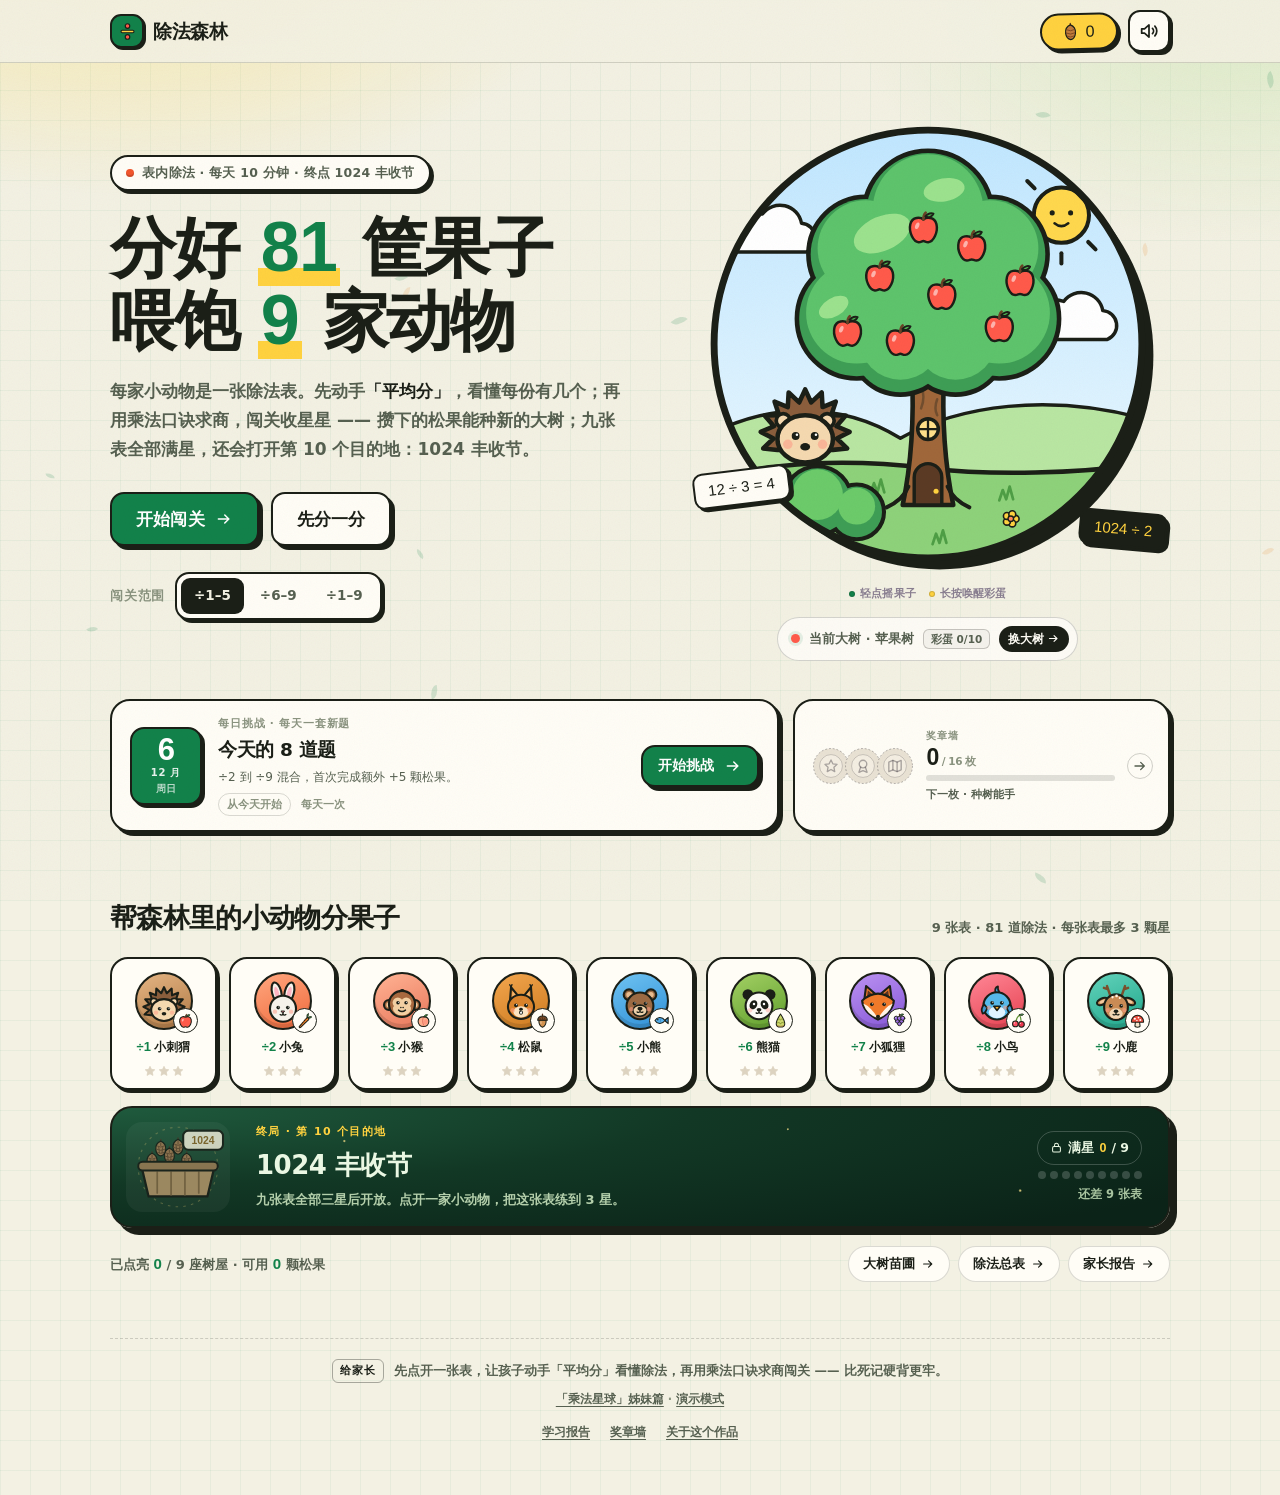
==== division-forest/index.html @ 7d1d82c0 "Add 除法森林 (Division Forest): a forest-themed division game A sibling of 乘法星球 built on the same static" ====
<!DOCTYPE html>
<html lang="zh-CN">
<head>
  <meta charset="UTF-8">
  <meta name="viewport" content="width=device-width, initial-scale=1, viewport-fit=cover">
  <meta name="theme-color" content="#F3F1E3">
  <title>除法森林 · 平均分闯关</title>
  <meta name="description" content="把表内除法变成一场森林冒险：9 家小动物、81 道除法、16 枚奖章，先动手平均分，再用乘法口诀求商，每天一套挑战，终点是把 1024 对半分到 1 的丰收节。">
  <link rel="icon" href="data:image/svg+xml,%3Csvg xmlns='http://www.w3.org/2000/svg' viewBox='0 0 100 100'%3E%3Crect width='100' height='100' rx='26' fill='%2312824A'/%3E%3Crect x='20' y='44' width='60' height='12' rx='6' fill='%23FFD23F' stroke='%231B1F17' stroke-width='4'/%3E%3Ccircle cx='50' cy='25' r='11' fill='%23FF5A4A' stroke='%231B1F17' stroke-width='4'/%3E%3Ccircle cx='50' cy='75' r='11' fill='%23FF5A4A' stroke='%231B1F17' stroke-width='4'/%3E%3C/svg%3E">
  <link rel="stylesheet" href="css/base.css">
  <link rel="stylesheet" href="css/screens.css">
  <link rel="stylesheet" href="css/report.css">
  <link rel="stylesheet" href="css/about.css">
  <link rel="stylesheet" href="css/awards.css">
  <link rel="stylesheet" href="css/egg.css">
  <link rel="stylesheet" href="css/forest.css">
</head>
<body>
  <div class="sky" id="sky" aria-hidden="true"></div>

  <div class="demo-bar" id="demo-bar" role="status">
    <span class="demo-tag">演示模式</span>
    <span class="demo-text">全部 10 棵大树与 1024 丰收节已解锁 · 演示中的操作不会保存</span>
    <a class="demo-exit" href="./">退出演示</a>
  </div>

  <header class="topbar">
    <div class="topbar-inner">
      <a class="brand" href="#home" data-action="home" aria-label="回到除法森林首页">
        <span class="brand-mark" aria-hidden="true">
          <svg viewBox="0 0 24 24">
            <rect x="4.6" y="10.6" width="14.8" height="2.8" rx="1.4" fill="#FFD23F" stroke="#1B1F17" stroke-width="1.3"/>
            <circle cx="12" cy="5.8" r="2.6" fill="#FF5A4A" stroke="#1B1F17" stroke-width="1.3"/>
            <circle cx="12" cy="18.2" r="2.6" fill="#FF5A4A" stroke="#1B1F17" stroke-width="1.3"/>
          </svg>
        </span>
        <span class="brand-name">除法森林</span>
      </a>

      <div class="topbar-tools">
        <button class="star-pill" type="button" data-action="shop" aria-label="可用松果，去大树苗圃看看" title="去大树苗圃">
          <svg viewBox="0 0 24 24" aria-hidden="true">
            <path d="M12 3.6V1.6" fill="none" stroke="#5A361C" stroke-width="1.7" stroke-linecap="round"/>
            <path d="M12 3.4c4.6 1.8 6.6 6.2 6.2 10.6-.5 4.6-3.4 7.4-6.2 8-2.8-.6-5.7-3.4-6.2-8C5.4 9.6 7.4 5.2 12 3.4z"
                  fill="#C27B3A" stroke="#1B1F17" stroke-width="1.5" stroke-linejoin="round"/>
            <path d="M7.6 9.6q4.4 2.6 8.8 0M6.6 13.6q5.4 3 10.8 0M7.8 17.6q4.2 2.4 8.4 0"
                  fill="none" stroke="#7A4520" stroke-width="1.1" stroke-linecap="round"/>
          </svg>
          <span id="cone-total">0</span>
        </button>
        <button class="icon-btn" id="sound-toggle" type="button" data-action="toggle-sound" aria-label="关闭声音" aria-pressed="true">
          <svg class="ico-sound-on" viewBox="0 0 24 24" aria-hidden="true">
            <path d="M4 9.6h3.1L12 5.4v13.2L7.1 14.4H4z" fill="none" stroke="currentColor" stroke-width="1.9" stroke-linejoin="round"/>
            <path d="M15.8 9.2a4 4 0 0 1 0 5.6M18.4 6.6a8 8 0 0 1 0 10.8" fill="none" stroke="currentColor" stroke-width="1.9" stroke-linecap="round"/>
          </svg>
          <svg class="ico-sound-off" viewBox="0 0 24 24" aria-hidden="true">
            <path d="M4 9.6h3.1L12 5.4v13.2L7.1 14.4H4z" fill="none" stroke="currentColor" stroke-width="1.9" stroke-linejoin="round"/>
            <path d="M15.6 9.6l5 4.8M20.6 9.6l-5 4.8" fill="none" stroke="currentColor" stroke-width="1.9" stroke-linecap="round"/>
          </svg>
        </button>
      </div>
    </div>
  </header>

  <div class="app">

    <main id="view" class="view" tabindex="-1"></main>

    <footer class="site-foot">
      <span class="foot-tag">给家长</span>
      <span>先点开一张表，让孩子动手「平均分」看懂除法，再用乘法口诀求商闯关 —— 比死记硬背更牢。</span>
      <span class="foot-meta"><a class="foot-demo" href="../multiplication-planet/">「乘法星球」姊妹篇</a> · <a class="foot-demo" href="?demo=1">演示模式</a></span>
      <span class="foot-nav">
        <button type="button" class="foot-link" data-action="report">学习报告</button>
        <button type="button" class="foot-link" data-action="awards">奖章墙</button>
        <button type="button" class="foot-link" data-action="about">关于这个作品</button>
      </span>
    </footer>
  </div>

  <div id="celebrate" class="celebrate" aria-hidden="true"></div>
  <div id="toast" class="toast" role="status" aria-live="polite"></div>

  <noscript>
    <p style="text-align:center;padding:24px;font-weight:700;">这个游戏需要开启 JavaScript 才能玩哦。</p>
  </noscript>

  <script src="js/data/core.js"></script>
  <script src="js/data/store-migrate.js"></script>
  <script src="js/data/store.js"></script>
  <script src="js/data/store-demo.js"></script>
  <script src="js/data/store-quiz.js"></script>
  <script src="js/data/stats-text.js"></script>
  <script src="js/data/stats.js"></script>
  <script src="js/base/audio.js"></script>
  <script src="js/base/ui.js"></script>
  <script src="js/forest/art.js"></script>
  <script src="js/forest/tree.js"></script>
  <script src="js/screens/skins.js"></script>
  <script src="js/forest/egg.js"></script>
  <script src="js/screens/skins-view.js"></script>
  <script src="js/screens/home.js"></script>
  <script src="js/screens/learn.js"></script>
  <script src="js/screens/speak.js"></script>
  <script src="js/screens/quiz.js"></script>
  <script src="js/screens/play.js"></script>
  <script src="js/panels/harvest.js"></script>
  <script src="js/panels/report-view.js"></script>
  <script src="js/panels/report.js"></script>
  <script src="js/panels/about-view.js"></script>
  <script src="js/panels/about.js"></script>
  <script src="js/data/daily.js"></script>
  <script src="js/panels/awards-list.js"></script>
  <script src="js/panels/awards.js"></script>
  <script src="js/screens/awards-view.js"></script>
  <script src="js/app.js"></script>
  <script src="js/app-actions.js"></script>
</body>
</html>
---- division-forest/css/base.css ----
/* ============================================================
   除法森林 · 基础层
   设计语言：练习本纸感 + 印刷拼贴 + 硬边投影
   ============================================================ */

:root {
  --paper: #f3f1e3;
  --card: #fffdf6;
  --ink: #1b1f17;
  --ink-2: #566050;
  --ink-3: #8a937f;
  --brand: #12824a;
  --brand-deep: #0b6337;
  --red: #f2552c;
  --yellow: #ffd23f;
  --mint: #13b38a;
  --tint: #cfe8b8;
  --sand: #e6e1cc;

  --bd: 2px solid var(--ink);
  --bd-soft: 1.5px solid rgba(27, 31, 23, 0.16);
  --sh-sm: 3px 3px 0 var(--ink);
  --sh: 4px 4px 0 var(--ink);
  --sh-lg: 7px 7px 0 var(--ink);

  --r-xl: 28px;
  --r-lg: 20px;
  --r-md: 14px;
  --r-sm: 10px;

  --font: "PingFang SC", "Hiragino Sans GB", "Microsoft YaHei", "Noto Sans SC", system-ui, -apple-system, sans-serif;
  --font-num: "Arial Black", "Archivo Black", "Helvetica Neue", Impact, sans-serif;

  --ease: cubic-bezier(0.2, 0.8, 0.3, 1);
}

*,
*::before,
*::after {
  box-sizing: border-box;
}

html {
  -webkit-text-size-adjust: 100%;
}

body {
  margin: 0;
  min-height: 100vh;
  color: var(--ink);
  font-family: var(--font);
  font-size: 16px;
  font-weight: 500;
  line-height: 1.6;
  background-color: var(--paper);
  background-image:
    linear-gradient(to right, rgba(18, 130, 74, 0.055) 1px, transparent 1px),
    linear-gradient(to bottom, rgba(18, 130, 74, 0.055) 1px, transparent 1px);
  background-size: 30px 30px;
  overflow-x: hidden;
}

@supports (overflow-x: clip) {
  body {
    overflow-x: clip;
  }
}

/* 纸面上的暖色光晕 */
body::before {
  content: "";
  position: fixed;
  inset: 0;
  z-index: 0;
  pointer-events: none;
  background:
    radial-gradient(780px 460px at 10% -10%, rgba(255, 214, 46, 0.34), transparent 62%),
    radial-gradient(700px 420px at 98% 0%, rgba(196, 228, 170, 0.5), transparent 58%);
}

/* 印刷颗粒 */
body::after {
  content: "";
  position: fixed;
  inset: 0;
  z-index: 99;
  pointer-events: none;
  opacity: 0.05;
  mix-blend-mode: multiply;
  background-image: url("data:image/svg+xml,%3Csvg xmlns='http://www.w3.org/2000/svg' width='180' height='180'%3E%3Cfilter id='n'%3E%3CfeTurbulence type='fractalNoise' baseFrequency='0.82' numOctaves='3'/%3E%3C/filter%3E%3Crect width='180' height='180' filter='url(%23n)'/%3E%3C/svg%3E");
  background-size: 180px 180px;
}

button {
  font: inherit;
  color: inherit;
  -webkit-tap-highlight-color: transparent;
}

h1,
h2,
h3,
h4,
p {
  margin-top: 0;
}

a {
  color: inherit;
}

svg {
  display: block;
}

::selection {
  background: var(--yellow);
  color: var(--ink);
}

:focus-visible {
  outline: 3px solid var(--brand);
  outline-offset: 3px;
}

.view {
  outline: none;
}

/* ---------- 背景小叶子 ---------- */

.sky {
  position: fixed;
  inset: 0;
  z-index: 0;
  overflow: hidden;
  pointer-events: none;
}

.sky .spark {
  position: absolute;
  background: var(--brand);
  opacity: 0.16;
  border-radius: 0 100% 0 100%;
  transform: rotate(var(--tilt, 30deg));
  animation: twinkle 5s ease-in-out infinite;
}

.sky .spark.is-warm {
  background: #e58a2c;
}

/* ---------- 骨架 ---------- */

.app {
  position: relative;
  z-index: 1;
  width: min(1140px, 100%);
  margin: 0 auto;
  padding: 0 clamp(16px, 4vw, 40px) 48px;
}

.topbar {
  position: sticky;
  top: 0;
  z-index: 30;
  background: rgba(243, 241, 227, 0.9);
  -webkit-backdrop-filter: blur(10px);
  backdrop-filter: blur(10px);
  border-bottom: var(--bd-soft);
}

.topbar-inner {
  display: flex;
  align-items: center;
  justify-content: space-between;
  gap: 16px;
  width: min(1140px, 100%);
  margin: 0 auto;
  padding: 10px clamp(16px, 4vw, 40px);
}

.brand {
  display: inline-flex;
  align-items: center;
  gap: 9px;
  padding: 3px 8px 3px 0;
  border-radius: var(--r-md);
  font-size: 19px;
  font-weight: 900;
  letter-spacing: -0.02em;
  text-decoration: none;
}

.brand-mark {
  display: grid;
  place-items: center;
  width: 34px;
  height: 34px;
  border: var(--bd);
  border-radius: 11px;
  background: var(--brand);
  box-shadow: 2px 2px 0 var(--ink);
  transition: transform 0.24s var(--ease);
}

.brand-mark svg {
  width: 21px;
  height: 21px;
}

.brand:hover .brand-mark {
  transform: rotate(-10deg) translateY(-1px);
}

.topbar-tools {
  display: flex;
  align-items: center;
  gap: 10px;
}

.star-pill {
  display: inline-flex;
  align-items: center;
  gap: 6px;
  justify-content: center;
  min-width: 78px;
  padding: 7px 14px 7px 11px;
  border: var(--bd);
  border-radius: 999px;
  background: var(--yellow);
  box-shadow: var(--sh-sm);
  font-family: var(--font-num);
  font-size: 16px;
  line-height: 1;
  color: var(--ink);
  transform: rotate(-1.5deg);
  cursor: pointer;
  transition: transform 0.14s var(--ease), box-shadow 0.14s var(--ease);
}

.star-pill:hover {
  transform: rotate(-1.5deg) translate(-1px, -2px);
  box-shadow: 5px 5px 0 var(--ink);
}

.star-pill:active {
  transform: rotate(-1.5deg) translate(2px, 2px);
  box-shadow: 1px 1px 0 var(--ink);
}

.star-pill svg {
  width: 19px;
  height: 19px;
}

.star-pill .bump {
  animation: bump 0.42s var(--ease);
}

.icon-btn {
  display: grid;
  place-items: center;
  width: 42px;
  height: 42px;
  padding: 0;
  border: var(--bd);
  border-radius: 12px;
  background: var(--card);
  box-shadow: var(--sh-sm);
  cursor: pointer;
  transition: transform 0.12s ease, box-shadow 0.12s ease;
}

.icon-btn svg {
  width: 22px;
  height: 22px;
}

.icon-btn:hover {
  transform: translate(-1px, -1px);
  box-shadow: 4px 4px 0 var(--ink);
}

.icon-btn:active {
  transform: translate(3px, 3px);
  box-shadow: 0 0 0 var(--ink);
}

.icon-btn .ico-sound-off {
  display: none;
}

.icon-btn.is-muted .ico-sound-on {
  display: none;
}

.icon-btn.is-muted .ico-sound-off {
  display: block;
}

/* ---------- 按钮 ---------- */

.btn {
  display: inline-flex;
  align-items: center;
  justify-content: center;
  gap: 10px;
  min-height: 54px;
  padding: 0 24px;
  border: var(--bd);
  border-radius: var(--r-md);
  background: var(--card);
  box-shadow: var(--sh);
  font-size: 17px;
  font-weight: 900;
  letter-spacing: 0.01em;
  text-decoration: none;
  cursor: pointer;
  transition: transform 0.13s var(--ease), box-shadow 0.13s var(--ease);
}

.btn:hover {
  transform: translate(-1px, -2px);
  box-shadow: 6px 6px 0 var(--ink);
}

.btn:active {
  transform: translate(3px, 3px);
  box-shadow: 1px 1px 0 var(--ink);
}

.btn:disabled {
  cursor: default;
  opacity: 0.5;
  box-shadow: var(--sh-sm);
}

.btn:disabled:hover,
.btn:disabled:active {
  transform: none;
  box-shadow: var(--sh-sm);
}

.btn-primary {
  background: var(--brand);
  color: #fff;
}

.btn-accent {
  background: var(--yellow);
  color: var(--ink);
}

.btn-sm {
  min-height: 46px;
  padding: 0 18px;
  border-radius: 12px;
  font-size: 15px;
  box-shadow: var(--sh-sm);
}

.btn-sm:hover {
  box-shadow: 5px 5px 0 var(--ink);
}

.btn svg {
  width: 18px;
  height: 18px;
  flex: 0 0 auto;
}

/* ---------- 胶囊 / 分段控件 ---------- */

.eyebrow {
  display: inline-flex;
  align-items: center;
  gap: 8px;
  padding: 6px 14px;
  border: var(--bd);
  border-radius: 999px;
  background: var(--card);
  box-shadow: var(--sh-sm);
  font-size: 12.5px;
  font-weight: 800;
  letter-spacing: 0.02em;
  color: var(--ink-2);
}

.eyebrow .dot {
  width: 8px;
  height: 8px;
  border-radius: 50%;
  background: var(--red);
}

.scope-row {
  display: flex;
  flex-wrap: wrap;
  align-items: center;
  gap: 10px;
  margin-top: 26px;
}

.scope-label {
  font-size: 12.5px;
  font-weight: 800;
  letter-spacing: 0.06em;
  color: var(--ink-3);
}

.scope {
  display: inline-flex;
  gap: 3px;
  padding: 4px;
  border: var(--bd);
  border-radius: 14px;
  background: var(--card);
  box-shadow: var(--sh-sm);
}

.scope-btn {
  padding: 7px 13px;
  border: 0;
  border-radius: 9px;
  background: transparent;
  font-size: 13.5px;
  font-weight: 800;
  color: var(--ink-2);
  cursor: pointer;
  transition: background 0.14s ease, color 0.14s ease;
}

.scope-btn:hover {
  color: var(--ink);
  background: rgba(27, 31, 23, 0.06);
}

.scope-btn.is-active {
  background: var(--ink);
  color: var(--paper);
}

/* ---------- 返回按钮 ---------- */

.back-btn {
  display: inline-flex;
  align-items: center;
  gap: 7px;
  padding: 8px 14px;
  border: var(--bd-soft);
  border-radius: 11px;
  background: var(--card);
  font-size: 13.5px;
  font-weight: 800;
  color: var(--ink-2);
  cursor: pointer;
  transition: transform 0.13s ease, border-color 0.13s ease, color 0.13s ease;
}

.back-btn:hover {
  transform: translateY(-1px);
  border-color: var(--ink);
  color: var(--ink);
}

.back-btn svg {
  width: 15px;
  height: 15px;
}

/* ---------- 页脚 ---------- */

.site-foot {
  margin-top: 56px;
  padding-top: 20px;
  border-top: 1px dashed rgba(27, 31, 23, 0.18);
  font-size: 12.5px;
  line-height: 1.8;
  font-weight: 600;
  color: var(--ink-2);
  text-align: center;
}

.foot-tag {
  display: inline-block;
  margin-right: 6px;
  padding: 1px 7px;
  border: 1.5px solid rgba(27, 31, 23, 0.35);
  border-radius: 6px;
  font-size: 11px;
  font-weight: 800;
  letter-spacing: 0.08em;
  color: var(--ink);
  vertical-align: 1px;
}

.foot-nav {
  display: flex;
  justify-content: center;
  gap: 16px;
  margin-top: 10px;
}

.foot-link {
  padding: 3px 2px;
  border: 0;
  background: none;
  font-size: 12px;
  font-weight: 800;
  color: var(--ink-2);
  text-decoration: underline;
  text-underline-offset: 3px;
  cursor: pointer;
}

.foot-link:hover {
  color: var(--brand);
}

/* ---------- 提示与撒花 ---------- */

.toast {
  position: fixed;
  left: 50%;
  bottom: 28px;
  z-index: 60;
  max-width: min(90vw, 520px);
  padding: 11px 20px;
  border: var(--bd);
  border-radius: 12px;
  background: var(--ink);
  box-shadow: 4px 4px 0 rgba(255, 214, 46, 0.9);
  color: var(--paper);
  font-size: 13.5px;
  font-weight: 800;
  text-align: center;
  opacity: 0;
  pointer-events: none;
  transform: translate(-50%, 16px);
  transition: opacity 0.22s ease, transform 0.22s var(--ease);
}

.toast.show {
  opacity: 1;
  transform: translate(-50%, 0);
}

.celebrate {
  position: fixed;
  inset: 0;
  z-index: 50;
  overflow: hidden;
  pointer-events: none;
}

.confetti-piece {
  position: absolute;
  top: -24px;
  width: 10px;
  height: 16px;
  border-radius: 2px;
  opacity: 0.95;
  animation: confettiFall linear forwards;
}

/* ---------- 通用动画 ---------- */

.screen {
  animation: rise 0.42s var(--ease) both;
}

@keyframes rise {
  from {
    opacity: 0;
    transform: translateY(14px);
  }
  to {
    opacity: 1;
    transform: none;
  }
}

@keyframes twinkle {
  0%, 100% {
    opacity: 0.1;
    transform: scale(0.9) rotate(0deg);
  }
  50% {
    opacity: 0.4;
    transform: scale(1.2) rotate(16deg);
  }
}

@keyframes bump {
  0% { transform: rotate(-1.5deg) scale(1); }
  40% { transform: rotate(-1.5deg) scale(1.18); }
  100% { transform: rotate(-1.5deg) scale(1); }
}

@keyframes dotIn {
  from {
    opacity: 0;
    transform: scale(0.2);
  }
  to {
    opacity: 1;
    transform: scale(1);
  }
}

@keyframes float {
  0%, 100% { transform: translateY(0); }
  50% { transform: translateY(-10px); }
}

@keyframes shake {
  0%, 100% { transform: translateX(0); }
  20% { transform: translateX(-7px); }
  40% { transform: translateX(6px); }
  60% { transform: translateX(-4px); }
  80% { transform: translateX(3px); }
}

@keyframes confettiFall {
  0% {
    transform: translate3d(0, 0, 0) rotate(0deg);
    opacity: 1;
  }
  100% {
    transform: translate3d(var(--dx, 0px), 106vh, 0) rotate(var(--spin, 680deg));
    opacity: 0.9;
  }
}

@keyframes starPop {
  0% {
    opacity: 0;
    transform: scale(0.3) rotate(-20deg);
  }
  70% {
    opacity: 1;
    transform: scale(1.14) rotate(4deg);
  }
  100% {
    opacity: 1;
    transform: scale(1) rotate(0deg);
  }
}

@media (prefers-reduced-motion: reduce) {
  *,
  *::before,
  *::after {
    animation-duration: 0.001ms !important;
    animation-iteration-count: 1 !important;
    transition-duration: 0.001ms !important;
  }

  .sky .spark {
    animation: none !important;
  }

  /* 减少动效时，结算星星应当一次全部出现，不能再等延迟 */
  .result-stars svg {
    animation: none !important;
  }
}
---- division-forest/css/screens.css ----
/* ============================================================
   除法森林 · 页面层
   ============================================================ */

/* ---------- 首页 · 主视觉 ---------- */

.hero {
  display: grid;
  grid-template-columns: minmax(0, 1.04fr) minmax(0, 0.96fr);
  align-items: center;
  gap: clamp(18px, 4vw, 56px);
  padding: clamp(20px, 4vw, 52px) 0 4px;
}

.hero-title {
  margin: 20px 0 20px;
  font-size: clamp(38px, 5.4vw, 66px);
  line-height: 1.04;
  font-weight: 900;
  letter-spacing: -0.035em;
}

.hero-title .line {
  display: block;
}

.hero-title .mark {
  position: relative;
  font-style: normal;
  font-family: var(--font-num);
  font-size: 1.06em;
  letter-spacing: -0.01em;
  color: var(--brand);
  padding: 0 0.04em;
  background: linear-gradient(to top, var(--yellow) 0 0.26em, transparent 0.26em);
}

.hero-lede {
  max-width: 30em;
  margin-bottom: 28px;
  font-size: clamp(15px, 1.5vw, 17px);
  line-height: 1.72;
  font-weight: 600;
  color: var(--ink-2);
}

.hero-lede b {
  color: var(--ink);
  font-weight: 900;
}

.hero-actions {
  display: flex;
  flex-wrap: wrap;
  gap: 12px;
}

.hero-art {
  display: grid;
  justify-items: center;
  gap: 14px;
  min-width: 0;
}

.hero-stage {
  position: relative;
  width: min(100%, 460px);
  aspect-ratio: 1 / 1;
  isolation: isolate;
}

.hero-sticker {
  position: absolute;
  z-index: 3;
  padding: 7px 13px;
  border: 2px solid var(--ink);
  border-radius: 10px;
  background: var(--card);
  box-shadow: 3px 3px 0 var(--ink);
  font-family: var(--font-num);
  font-size: 15px;
  line-height: 1.2;
  white-space: nowrap;
}

.sticker-a {
  left: -1%;
  bottom: 15%;
  transform: rotate(-7deg);
}

.sticker-b {
  right: -2%;
  bottom: 6%;
  transform: rotate(5deg);
  background: var(--ink);
  color: var(--yellow);
}

.skin-chip {
  display: inline-flex;
  align-items: center;
  gap: 9px;
  padding: 8px 8px 8px 13px;
  border: 1.5px solid rgba(27, 31, 23, 0.18);
  border-radius: 999px;
  background: rgba(255, 253, 249, 0.82);
  font-size: 12.5px;
  font-weight: 800;
  color: var(--ink-2);
  cursor: pointer;
  transition: transform 0.14s var(--ease), border-color 0.14s ease, box-shadow 0.14s ease;
}

.skin-chip:hover {
  border-color: var(--ink);
  box-shadow: 3px 3px 0 rgba(27, 31, 23, 0.16);
  transform: translateY(-2px);
}

.skin-chip-dot {
  width: 9px;
  height: 9px;
  border-radius: 50%;
  background: var(--skin, var(--brand));
  box-shadow: 0 0 0 3px rgba(18, 130, 74, 0.1);
}

.skin-chip-go {
  display: inline-flex;
  align-items: center;
  gap: 3px;
  padding: 4px 9px;
  border-radius: 999px;
  background: var(--ink);
  color: var(--card);
  font-size: 11.5px;
  font-weight: 800;
}

.skin-chip-go svg {
  width: 13px;
  height: 13px;
}

@keyframes spin {
  to { transform: rotate(360deg); }
}

/* ---------- 星球地图 ---------- */

.map-section {
  margin-top: clamp(32px, 5.4vw, 64px);
}

.section-head {
  display: flex;
  flex-wrap: wrap;
  align-items: flex-end;
  justify-content: space-between;
  gap: 6px 18px;
  margin-bottom: 18px;
}

.section-head h2 {
  margin: 0;
  font-size: clamp(21px, 2.5vw, 27px);
  font-weight: 900;
  letter-spacing: -0.025em;
}

.section-head p {
  margin: 0;
  font-size: 13px;
  font-weight: 700;
  color: var(--ink-2);
}

.planet-grid {
  display: grid;
  grid-template-columns: repeat(9, minmax(0, 1fr));
  gap: 12px;
}

.planet-card {
  position: relative;
  display: flex;
  flex-direction: column;
  align-items: center;
  justify-content: center;
  gap: 8px;
  padding: 15px 6px 12px;
  border: var(--bd);
  border-radius: 18px;
  background: var(--card);
  box-shadow: var(--sh-sm);
  cursor: pointer;
  transition: transform 0.14s var(--ease), box-shadow 0.14s var(--ease);
}

.planet-card:hover {
  transform: translate(-2px, -4px);
  box-shadow: 6px 8px 0 var(--ink);
}

.planet-card:active {
  transform: translate(2px, 2px);
  box-shadow: 1px 1px 0 var(--ink);
}

.planet-label {
  font-size: 11.5px;
  font-weight: 800;
  letter-spacing: 0.01em;
}

.planet-stars {
  display: flex;
  gap: 2px;
  color: #ddd3c0;
}

.planet-stars svg {
  width: 12px;
  height: 12px;
}

.planet-stars .on {
  color: var(--yellow);
}

.planet-stars .on path {
  stroke: #b98a00;
  stroke-width: 1.6;
}

.map-foot {
  display: flex;
  flex-wrap: wrap;
  align-items: center;
  justify-content: space-between;
  gap: 10px 16px;
  margin-top: 18px;
  font-size: 13px;
  font-weight: 700;
  color: var(--ink-2);
}

.map-foot b {
  font-family: var(--font-num);
  font-size: 15px;
  color: var(--brand);
}

.link-btn {
  display: inline-flex;
  align-items: center;
  gap: 6px;
  padding: 7px 14px;
  border: var(--bd-soft);
  border-radius: 999px;
  background: var(--card);
  font-size: 12.5px;
  font-weight: 800;
  color: var(--ink);
  cursor: pointer;
  transition: border-color 0.13s ease, transform 0.13s ease;
}

.link-btn:hover {
  border-color: var(--ink);
  transform: translateY(-1px);
}

.link-btn svg {
  width: 14px;
  height: 14px;
}

/* ---------- 学习页 ---------- */

.learn-head {
  display: flex;
  flex-wrap: wrap;
  align-items: center;
  justify-content: space-between;
  gap: 12px;
  margin-bottom: 14px;
}

.learn-progress {
  font-size: 12.5px;
  font-weight: 800;
  color: var(--ink-3);
}

.learn-head-tools {
  display: flex;
  align-items: center;
  gap: 12px;
}

.learn-progress b {
  font-family: var(--font-num);
  font-size: 14px;
  color: var(--ink);
}

.table-tabs {
  display: flex;
  gap: 7px;
  overflow-x: auto;
  padding: 2px 2px 10px;
  margin-bottom: 6px;
  scrollbar-width: none;
}

.table-tabs::-webkit-scrollbar {
  display: none;
}

.table-tab {
  flex: 0 0 auto;
  width: 44px;
  height: 44px;
  padding: 0;
  border: var(--bd);
  border-radius: 12px;
  background: var(--card);
  box-shadow: 3px 3px 0 rgba(27, 31, 23, 0.16);
  font-family: var(--font-num);
  font-size: 17px;
  cursor: pointer;
  transition: transform 0.13s var(--ease), box-shadow 0.13s var(--ease), background 0.13s ease;
}

.table-tab:hover {
  transform: translateY(-2px);
  box-shadow: 4px 5px 0 rgba(27, 31, 23, 0.3);
}

.table-tab.is-active {
  background: var(--brand);
  color: #fff;
  box-shadow: 3px 3px 0 var(--ink);
}

.worksheet {
  display: grid;
  grid-template-columns: minmax(0, 1.06fr) minmax(0, 0.94fr);
  gap: clamp(16px, 3vw, 34px);
  padding: clamp(18px, 3.2vw, 34px);
  border: var(--bd);
  border-radius: var(--r-xl);
  background: var(--card);
  box-shadow: var(--sh-lg);
}

.learn-formula {
  display: flex;
  flex-direction: column;
  align-items: center;
  justify-content: center;
  gap: 4px;
  text-align: center;
}

.formula {
  display: flex;
  flex-wrap: wrap;
  align-items: baseline;
  justify-content: center;
  gap: 0.06em;
  font-family: var(--font-num);
  font-size: clamp(48px, 7vw, 80px);
  line-height: 1.04;
  letter-spacing: -0.03em;
}

.formula .op {
  color: var(--ink-3);
  font-size: 0.62em;
}

.formula .res {
  color: var(--brand);
}

.chant {
  display: inline-block;
  margin: 10px 0 14px;
  padding: 5px 20px 6px;
  border: var(--bd);
  border-radius: 999px;
  background: var(--yellow);
  box-shadow: var(--sh-sm);
  font-size: clamp(18px, 2.2vw, 22px);
  font-weight: 900;
  letter-spacing: 0.18em;
  text-indent: 0.18em;
  transform: rotate(-1.2deg);
}

.speak-btn {
  display: inline-flex;
  align-items: center;
  gap: 8px;
  padding: 9px 18px;
  border: var(--bd);
  border-radius: 999px;
  background: var(--card);
  box-shadow: var(--sh-sm);
  font-size: 14px;
  font-weight: 900;
  cursor: pointer;
  transition: transform 0.13s var(--ease), box-shadow 0.13s var(--ease);
}

.speak-btn svg {
  width: 17px;
  height: 17px;
}

.speak-btn:hover {
  transform: translate(-1px, -2px);
  box-shadow: 4px 5px 0 var(--ink);
}

.speak-btn:active {
  transform: translate(2px, 2px);
  box-shadow: 0 0 0 var(--ink);
}

.learn-hint {
  margin: 12px 0 0;
  font-size: 12px;
  font-weight: 700;
  color: var(--ink-3);
  text-align: center;
}

.learn-visual {
  display: flex;
  flex-direction: column;
  align-items: center;
  justify-content: center;
  gap: 10px;
}

.dots-panel {
  display: grid;
  place-items: center;
  width: min(100%, calc(var(--dots-w, 300px) + 36px));
  max-width: 100%;
  padding: 22px 16px;
  border: 2px dashed #d7ccb6;
  border-radius: 18px;
  background: #fbf7ee;
}

.dots-panel > [data-big="dots"] {
  width: 100%;
}

.dots {
  display: grid;
  width: 100%;
  grid-template-columns: repeat(var(--cols, 9), minmax(0, 1fr));
  justify-content: center;
}

.dot {
  aspect-ratio: 1;
  border-radius: 50%;
  box-shadow: inset 0 -2px 0 rgba(0, 0, 0, 0.14);
  animation: dotIn 0.3s var(--ease) both;
}

.dots-caption {
  margin: 0;
  font-size: 12.5px;
  font-weight: 800;
  color: var(--ink-2);
  text-align: center;
}

.dots-caption b {
  font-family: var(--font-num);
  font-size: 14px;
  color: var(--brand);
}

.learn-strip {
  grid-column: 1 / -1;
  display: grid;
  grid-template-columns: repeat(9, minmax(0, 1fr));
  gap: 8px;
  padding-top: clamp(14px, 2.4vw, 22px);
  border-top: 1px dashed rgba(27, 31, 23, 0.16);
}

.formula-chip {
  display: flex;
  flex-direction: column;
  align-items: center;
  gap: 1px;
  padding: 9px 2px;
  border: 1.5px solid rgba(27, 31, 23, 0.15);
  border-radius: 11px;
  background: var(--card);
  cursor: pointer;
  transition: transform 0.13s var(--ease), background 0.13s ease, border-color 0.13s ease, box-shadow 0.13s ease;
}

.formula-chip span {
  font-size: 10.5px;
  font-weight: 700;
  color: var(--ink-3);
  letter-spacing: 0.02em;
}

.formula-chip b {
  font-family: var(--font-num);
  font-size: 16px;
  line-height: 1.25;
}

.formula-chip:hover {
  transform: translateY(-2px);
  border-color: var(--ink);
}

.formula-chip.is-active {
  background: var(--brand);
  border-color: var(--ink);
  box-shadow: 3px 3px 0 var(--ink);
  color: #fff;
}

.formula-chip.is-active span {
  color: rgba(255, 255, 255, 0.72);
}

.formula-chip.is-reading {
  background: var(--yellow);
  border-color: var(--ink);
  box-shadow: 3px 3px 0 var(--ink);
  color: var(--ink);
}

.formula-chip.is-reading span {
  color: rgba(27, 31, 23, 0.62);
}

.learn-actions {
  grid-column: 1 / -1;
  display: flex;
  flex-wrap: wrap;
  justify-content: center;
  gap: 12px;
}

/* ---------- 整张除法表 ---------- */

.grid-head {
  display: flex;
  flex-wrap: wrap;
  align-items: flex-end;
  justify-content: space-between;
  gap: 10px 18px;
  margin-bottom: 16px;
}

.grid-head h1 {
  margin: 0 0 4px;
  font-size: clamp(25px, 3.4vw, 34px);
  font-weight: 900;
  letter-spacing: -0.03em;
}

.grid-head p {
  margin: 0;
  font-size: 13px;
  font-weight: 700;
  color: var(--ink-2);
}

.grid-legend {
  display: inline-flex;
  align-items: center;
  gap: 8px;
  padding: 7px 14px;
  border: var(--bd-soft);
  border-radius: 999px;
  background: var(--card);
  font-size: 12px;
  font-weight: 800;
  color: var(--ink-2);
}

.grid-legend i {
  width: 9px;
  height: 9px;
  border-radius: 50%;
  background: var(--brand);
}

.grid-scroll {
  overflow-x: auto;
  padding: 6px 4px 12px;
  -webkit-overflow-scrolling: touch;
}

.tbl {
  width: 100%;
  min-width: 560px;
  table-layout: fixed;
  border-collapse: separate;
  border-spacing: 6px;
}

.tbl th {
  padding: 2px;
  font-size: 12px;
  font-weight: 900;
  color: var(--ink-3);
}

.tbl thead th {
  font-family: var(--font-num);
  font-size: 13px;
  color: var(--ink-2);
}

.tbl thead th:first-child {
  width: 42px;
}

.tbl tbody th {
  position: sticky;
  left: 0;
  z-index: 2;
  border-radius: 9px;
  background: var(--paper);
  font-family: var(--font-num);
  font-size: 14px;
  color: var(--ink);
}

.cell {
  width: 100%;
  min-width: 46px;
  height: 46px;
  padding: 0;
  border: 1.5px solid rgba(27, 31, 23, 0.09);
  border-radius: 10px;
  background: hsl(var(--hue) 88% 95%);
  color: var(--ink);
  font-family: var(--font-num);
  font-size: 15px;
  cursor: pointer;
  transition: transform 0.12s var(--ease), box-shadow 0.12s var(--ease), background 0.12s ease,
    border-color 0.12s ease;
}

.cell:hover {
  transform: translateY(-2px);
  border-color: hsl(var(--hue) 60% 45%);
  box-shadow: 0 3px 0 hsl(var(--hue) 60% 45% / 0.35);
}

.cell.is-lit {
  background: hsl(var(--hue) 82% 56%);
  border-color: var(--ink);
  box-shadow: 3px 3px 0 var(--ink);
  color: #fff;
  transform: translateY(-2px);
}

/* ---------- 闯关 ---------- */

.quiz {
  max-width: 780px;
  margin: 0 auto;
}

.quiz-top {
  display: flex;
  align-items: center;
  gap: 14px;
  margin-bottom: 18px;
}

.segs {
  display: flex;
  flex: 1;
  gap: 5px;
  min-width: 0;
}

.seg {
  flex: 1;
  height: 12px;
  border: 1.5px solid transparent;
  border-radius: 4px;
  background: rgba(27, 31, 23, 0.14);
  transition: background 0.2s ease, border-color 0.2s ease;
}

.seg.is-done {
  background: var(--brand);
  border-color: var(--ink);
}

.seg.is-now {
  background: var(--yellow);
  border-color: var(--ink);
}

.streak-slot {
  flex: 0 0 auto;
  min-width: 52px;
  display: flex;
  justify-content: flex-end;
}

.streak-badge {
  display: inline-flex;
  align-items: center;
  gap: 3px;
  padding: 5px 10px;
  border: var(--bd);
  border-radius: 999px;
  background: var(--yellow);
  box-shadow: var(--sh-sm);
  font-family: var(--font-num);
  font-size: 13px;
  animation: bump 0.3s var(--ease);
  transform: rotate(-2deg);
}

.streak-badge svg {
  width: 14px;
  height: 14px;
}

.quiz-card {
  padding: clamp(18px, 3.2vw, 34px);
  border: var(--bd);
  border-radius: var(--r-xl);
  background: var(--card);
  box-shadow: var(--sh-lg);
}

.quiz-meta {
  display: flex;
  align-items: center;
  justify-content: space-between;
  gap: 12px;
  font-size: 12.5px;
  font-weight: 800;
  color: var(--ink-2);
}

.quiz-tag {
  padding: 4px 10px;
  border: 1.5px solid rgba(27, 31, 23, 0.14);
  border-radius: 999px;
  background: var(--paper);
  font-size: 11.5px;
  color: var(--ink-2);
}

.quiz-meta b {
  font-family: var(--font-num);
  font-size: 13px;
  color: var(--ink);
}

.qline {
  display: flex;
  outline: none;
  flex-wrap: wrap;
  align-items: center;
  justify-content: center;
  gap: 0.04em;
  margin: 24px 0 4px;
  font-family: var(--font-num);
  font-size: clamp(44px, 8.4vw, 78px);
  line-height: 1.06;
  letter-spacing: -0.03em;
}

.qline .op {
  color: var(--ink-3);
  font-size: 0.66em;
}

.qline .unknown {
  display: inline-grid;
  place-items: center;
  min-width: 1.04em;
  padding: 0 0.07em;
  border: 3px dashed var(--ink);
  border-radius: 16px;
  color: var(--ink-3);
  font-size: 0.86em;
  line-height: 1.24;
}

.question-hint {
  margin: 10px 0 0;
  font-size: 12.5px;
  font-weight: 700;
  color: var(--ink-3);
  text-align: center;
}

.opts {
  display: grid;
  grid-template-columns: repeat(2, minmax(0, 1fr));
  gap: 12px;
  margin-top: 24px;
}

.opt {
  position: relative;
  min-height: 92px;
  padding: 8px;
  border: var(--bd);
  border-radius: 16px;
  background: var(--card);
  box-shadow: var(--sh);
  font-family: var(--font-num);
  font-size: clamp(28px, 4.4vw, 38px);
  cursor: pointer;
  transition: transform 0.12s var(--ease), box-shadow 0.12s var(--ease), background 0.12s ease;
}

.opt:hover:not(:disabled) {
  transform: translate(-1px, -3px);
  box-shadow: 5px 7px 0 var(--ink);
}

.opt:active:not(:disabled) {
  transform: translate(2px, 2px);
  box-shadow: 1px 1px 0 var(--ink);
}

.opt:disabled {
  cursor: default;
}

.opt .key {
  position: absolute;
  top: 9px;
  left: 10px;
  display: grid;
  place-items: center;
  width: 20px;
  height: 20px;
  border: 1.5px solid rgba(27, 31, 23, 0.16);
  border-radius: 5px;
  background: var(--paper);
  font-family: var(--font);
  font-size: 10px;
  font-weight: 800;
  color: var(--ink-3);
}

.opt.is-correct {
  border-color: var(--ink);
  background: #d9f7ec;
  box-shadow: 4px 4px 0 var(--mint);
  color: #05705a;
}

.opt.is-correct .key {
  background: var(--mint);
  border-color: var(--ink);
  color: #fff;
}

.opt.is-wrong {
  border-color: var(--ink);
  background: #ffe2da;
  box-shadow: 4px 4px 0 var(--red);
  color: #b32a10;
  animation: shake 0.4s ease;
}

.opt.is-dim {
  opacity: 0.42;
  box-shadow: 2px 2px 0 rgba(27, 31, 23, 0.3);
}

.feedback {
  display: flex;
  flex-direction: column;
  align-items: center;
  gap: 6px;
  margin-top: 16px;
  font-size: 18px;
  font-weight: 900;
  text-align: center;
}

.feedback:empty {
  display: none;
}

.feedback.good {
  color: #05705a;
}

.feedback.bad {
  color: #b32a10;
}

.feedback .tip {
  font-size: 13px;
  font-weight: 700;
  color: var(--ink-2);
}

.feedback .tip b {
  font-size: 15px;
  color: var(--ink);
  letter-spacing: 0.1em;
}

.continue-btn {
  margin-top: 6px;
  padding: 9px 22px;
  border: var(--bd);
  border-radius: 12px;
  background: var(--brand);
  box-shadow: var(--sh-sm);
  color: #fff;
  font-size: 14px;
  font-weight: 900;
  cursor: pointer;
  transition: transform 0.12s var(--ease), box-shadow 0.12s var(--ease);
}

.continue-btn:active {
  transform: translate(2px, 2px);
  box-shadow: 0 0 0 var(--ink);
}

/* ---------- 结果页 ---------- */

.result {
  max-width: 720px;
  margin: 0 auto;
}

.result-card {
  padding: clamp(24px, 4vw, 44px);
  border: var(--bd);
  border-radius: var(--r-xl);
  background: var(--card);
  box-shadow: var(--sh-lg);
  text-align: center;
}

.result-stars {
  display: flex;
  justify-content: center;
  gap: 10px;
  color: #e2d9c8;
}

.result-stars svg {
  width: clamp(48px, 9vw, 64px);
  height: clamp(48px, 9vw, 64px);
}

.result-stars .is-on {
  color: var(--yellow);
  animation: starPop 0.6s cubic-bezier(0.2, 1.5, 0.4, 1) both;
}

.result-stars svg:nth-child(2) {
  animation-delay: 0.14s;
}

.result-stars svg:nth-child(3) {
  animation-delay: 0.28s;
}

.result-stars .is-on path {
  stroke: var(--ink);
  stroke-width: 1.1;
}

.result-score {
  display: inline-flex;
  flex-direction: column;
  align-items: center;
  gap: 2px;
  padding: 10px 26px 8px;
  border: var(--bd);
  border-radius: 18px;
  background: #eef2ff;
  box-shadow: var(--sh-sm);
}

.result-score b {
  font-family: var(--font-num);
  font-size: clamp(34px, 6vw, 48px);
  line-height: 1;
  letter-spacing: -0.03em;
  color: var(--brand);
}

.result-score small {
  margin-left: 2px;
  font-size: 18px;
}

.result-score span {
  font-size: 11px;
  font-weight: 800;
  letter-spacing: 0.08em;
  color: var(--ink-2);
}

.result-title {
  margin: 18px 0 8px;
  font-size: clamp(26px, 4vw, 36px);
  font-weight: 900;
  letter-spacing: -0.03em;
}

.result-sub {
  margin: 0;
  font-size: 14px;
  font-weight: 700;
  color: var(--ink-2);
}

.result-stats {
  display: flex;
  flex-wrap: wrap;
  justify-content: center;
  gap: 10px;
  margin: 24px 0 4px;
}

.stat {
  min-width: 118px;
  padding: 12px 18px;
  border: var(--bd-soft);
  border-radius: 14px;
  background: var(--paper);
}

.stat strong {
  display: block;
  font-family: var(--font-num);
  font-size: 24px;
  line-height: 1.2;
  color: var(--brand);
}

.stat span {
  font-size: 11.5px;
  font-weight: 800;
  color: var(--ink-2);
}

.review {
  margin-top: 26px;
  text-align: left;
}

.review h3 {
  margin: 0 0 10px;
  font-size: 14px;
  font-weight: 900;
}

.review-list {
  display: grid;
  gap: 8px;
}

.review-item {
  display: flex;
  align-items: center;
  justify-content: space-between;
  gap: 12px;
  padding: 10px 14px;
  border: 1.5px solid #f3c9bd;
  border-radius: 11px;
  background: #fff3ef;
  font-family: var(--font-num);
  font-size: 16px;
}

.review-item .r-chant {
  font-family: var(--font);
  font-size: 13px;
  font-weight: 800;
  color: #b34b33;
  white-space: nowrap;
  letter-spacing: 0.08em;
}

.review-empty {
  padding: 14px;
  border: 1.5px solid #a9e8d5;
  border-radius: 12px;
  background: #ecfbf5;
  color: #05705a;
  font-size: 13.5px;
  font-weight: 800;
  text-align: center;
}

.result-actions {
  display: flex;
  flex-wrap: wrap;
  justify-content: center;
  gap: 12px;
  margin-top: 26px;
}

/* ---------- 皮肤馆 ---------- */

.shop-head {
  display: flex;
  flex-wrap: wrap;
  align-items: center;
  gap: 12px 18px;
  padding: 6px 0 20px;
}

.shop-titles {
  flex: 1 1 180px;
  min-width: 0;
}

.shop-titles h1 {
  margin: 4px 0 0;
  font-size: clamp(26px, 3.4vw, 38px);
  line-height: 1.1;
  font-weight: 900;
  letter-spacing: -0.03em;
}

.shop-wallet {
  display: inline-flex;
  align-items: center;
  gap: 7px;
  padding: 9px 16px;
  border: var(--bd);
  border-radius: var(--r-md);
  background: var(--yellow);
  box-shadow: var(--sh-sm);
  transform: rotate(1.5deg);
}

.shop-wallet svg {
  width: 22px;
  height: 22px;
  color: var(--ink);
}

.shop-wallet b {
  font-family: var(--font-num);
  font-size: 24px;
  line-height: 1;
}

.shop-wallet span {
  font-size: 11px;
  font-weight: 800;
  color: rgba(27, 31, 23, 0.64);
}

.shop-stage {
  display: grid;
  grid-template-columns: minmax(0, 1fr) minmax(0, 0.94fr);
  align-items: center;
  gap: clamp(16px, 3vw, 36px);
  padding: clamp(12px, 2.2vw, 22px);
  border: var(--bd);
  border-radius: var(--r-xl);
  background: var(--card);
  box-shadow: var(--sh-lg);
}

.shop-view {
  position: relative;
  aspect-ratio: 1 / 1;
  border-radius: 20px;
  overflow: hidden;
  isolation: isolate;
  background: radial-gradient(120% 90% at 50% 8%, #232c62 0%, #121734 46%, #080a18 100%);
}

.shop-view::before {
  content: "";
  position: absolute;
  inset: 0;
  z-index: 0;
  background-image:
    radial-gradient(1.4px 1.4px at 18% 22%, rgba(255, 255, 255, 0.75), transparent),
    radial-gradient(1.2px 1.2px at 72% 14%, rgba(255, 255, 255, 0.55), transparent),
    radial-gradient(1.6px 1.6px at 84% 68%, rgba(255, 255, 255, 0.7), transparent),
    radial-gradient(1.2px 1.2px at 32% 78%, rgba(255, 255, 255, 0.5), transparent),
    radial-gradient(1.4px 1.4px at 58% 44%, rgba(255, 255, 255, 0.35), transparent);
}

.shop-view-tag {
  position: absolute;
  top: 12px;
  left: 12px;
  z-index: 2;
  padding: 4px 10px;
  border: 1.5px solid rgba(255, 255, 255, 0.45);
  border-radius: 999px;
  color: rgba(255, 255, 255, 0.88);
  font-size: 10.5px;
  font-weight: 800;
  letter-spacing: 0.08em;
}

.shop-info {
  padding: 4px clamp(0px, 1vw, 10px);
}

.shop-kicker {
  display: inline-block;
  padding: 3px 10px;
  border: 1.5px solid var(--ink);
  border-radius: 6px;
  background: var(--yellow);
  font-size: 11px;
  font-weight: 900;
  letter-spacing: 0.04em;
}

.shop-info h2 {
  margin: 12px 0 10px;
  font-size: clamp(26px, 3.2vw, 36px);
  line-height: 1.1;
  font-weight: 900;
  letter-spacing: -0.03em;
}

#shop-desc {
  margin: 0;
  font-size: 14.5px;
  font-weight: 600;
  line-height: 1.78;
  color: var(--ink-2);
}

.shop-meta {
  display: flex;
  flex-wrap: wrap;
  align-items: center;
  gap: 8px 12px;
  margin: 16px 0 18px;
}

.meta-pill {
  padding: 4px 11px;
  border: 1.5px solid var(--ink);
  border-radius: 999px;
  background: var(--card);
  font-size: 11.5px;
  font-weight: 900;
}

.meta-pill.is-on {
  background: var(--mint);
}

.meta-price {
  display: inline-flex;
  align-items: center;
  gap: 5px;
  font-size: 13px;
  font-weight: 800;
}

.meta-price svg {
  width: 18px;
  height: 18px;
  color: #e0a800;
}

.meta-price b {
  font-family: var(--font-num);
  font-size: 22px;
  line-height: 1;
}

.meta-price span {
  font-size: 12px;
  color: var(--ink-2);
}

.meta-note {
  font-size: 12.5px;
  font-weight: 700;
  color: var(--ink-2);
}

.meta-note b {
  color: var(--ink);
}

.meta-note.is-ready {
  color: var(--brand);
}

.shop-actions {
  display: flex;
  flex-wrap: wrap;
  gap: 10px;
}

.shop-tip {
  margin: 18px 0 0;
  font-size: 12px;
  font-weight: 600;
  line-height: 1.7;
  color: var(--ink-3);
}

.buy-box {
  width: 100%;
  padding: 14px 16px;
  border: 2px dashed var(--brand);
  border-radius: var(--r-md);
  background: rgba(18, 130, 74, 0.05);
  animation: popIn 0.24s var(--ease) both;
}

.buy-box p {
  margin: 0 0 12px;
  font-size: 14px;
  font-weight: 700;
}

.buy-box b {
  font-family: var(--font-num);
  font-size: 19px;
  color: var(--brand);
}

.buy-actions {
  display: flex;
  flex-wrap: wrap;
  gap: 10px;
}

.buy-actions .btn {
  min-height: 46px;
  padding: 0 18px;
  border-radius: 12px;
  box-shadow: var(--sh-sm);
  font-size: 15px;
}

@keyframes popIn {
  from { transform: scale(0.96); opacity: 0; }
  to { transform: scale(1); opacity: 1; }
}

.shop-list-head {
  display: flex;
  flex-wrap: wrap;
  align-items: baseline;
  justify-content: space-between;
  gap: 6px 12px;
  margin: 28px 0 12px;
}

.shop-list-head h2 {
  margin: 0;
  font-size: 19px;
  font-weight: 900;
  letter-spacing: -0.02em;
}

.shop-list-head p {
  margin: 0;
  font-size: 12.5px;
  font-weight: 700;
  color: var(--ink-2);
}

.shop-grid {
  display: grid;
  grid-template-columns: repeat(3, minmax(0, 1fr));
  gap: 12px;
}

.skin-card {
  display: flex;
  align-items: center;
  gap: 11px;
  padding: 10px 12px;
  border: var(--bd);
  border-radius: 16px;
  background: var(--card);
  box-shadow: var(--sh-sm);
  text-align: left;
  cursor: pointer;
  transition: transform 0.14s var(--ease), box-shadow 0.14s var(--ease), border-color 0.14s ease;
}

.skin-card:hover {
  transform: translate(-1px, -3px);
  box-shadow: 5px 6px 0 var(--ink);
}

.skin-card.is-active {
  border-color: var(--brand);
  box-shadow: 4px 4px 0 var(--brand);
}

.skin-card.is-affordable {
  background: #f4f6ff;
}

.skin-thumb {
  position: relative;
  flex: 0 0 auto;
  width: 58px;
  height: 58px;
}


.thumb-check,
.thumb-on {
  position: absolute;
  right: -2px;
  bottom: -2px;
  display: grid;
  place-items: center;
  width: 19px;
  height: 19px;
  border: 2px solid var(--ink);
  border-radius: 50%;
  background: var(--mint);
}

.thumb-check svg {
  width: 11px;
  height: 11px;
}

.thumb-on {
  background: var(--yellow);
}

.thumb-on::after {
  content: "";
  width: 6px;
  height: 6px;
  border-radius: 50%;
  background: var(--ink);
}

.skin-card-body {
  display: flex;
  flex-direction: column;
  gap: 3px;
  min-width: 0;
}

.skin-name {
  font-size: 13.5px;
  font-weight: 900;
  letter-spacing: -0.01em;
  white-space: nowrap;
  overflow: hidden;
  text-overflow: ellipsis;
}

.skin-state {
  font-size: 11px;
  font-weight: 700;
  color: var(--ink-3);
}

.skin-card.is-affordable .skin-state {
  color: var(--brand);
}

.skin-price {
  display: inline-flex;
  align-items: center;
  gap: 3px;
  margin-left: auto;
  font-family: var(--font-num);
  font-size: 14px;
  color: var(--ink);
}

.skin-price svg {
  width: 13px;
  height: 13px;
  color: #e0a800;
}

.map-links {
  display: flex;
  flex-wrap: wrap;
  gap: 8px;
}

/* ---------- 结算页 · 皮肤引导 ---------- */

.result-shop {
  display: flex;
  align-items: center;
  gap: 12px;
  width: 100%;
  margin-top: 22px;
  padding: 12px 14px;
  border: 2px dashed rgba(27, 31, 23, 0.35);
  border-radius: var(--r-md);
  background: #fbf7ee;
  text-align: left;
  cursor: pointer;
  transition: border-color 0.14s ease, background 0.14s ease, transform 0.14s var(--ease);
}

.result-shop:hover {
  border-color: var(--brand);
  background: #f3f5ff;
  transform: translateY(-2px);
}

.rs-planet {
  display: grid;
  place-items: center;
  flex: 0 0 auto;
  width: 42px;
  height: 42px;
  border: 2px solid var(--ink);
  border-radius: 50%;
  background: var(--brand);
  color: var(--yellow);
}

.rs-planet svg {
  width: 24px;
  height: 24px;
}

.rs-copy {
  display: flex;
  flex: 1;
  flex-direction: column;
  gap: 2px;
  min-width: 0;
}

.rs-copy b {
  font-size: 13.5px;
  font-weight: 900;
}

.rs-copy span {
  font-size: 11.5px;
  font-weight: 600;
  color: var(--ink-2);
}

.rs-go {
  display: inline-flex;
  align-items: center;
  gap: 4px;
  font-size: 12px;
  font-weight: 900;
  color: var(--brand);
  white-space: nowrap;
}

.rs-go svg {
  width: 14px;
  height: 14px;
}

/* ---------- 响应式 ---------- */

@media (max-width: 980px) {
  .planet-grid {
    grid-template-columns: repeat(5, minmax(0, 1fr));
  }

  .worksheet {
    grid-template-columns: minmax(0, 1fr);
  }

  .learn-strip {
    grid-template-columns: repeat(5, minmax(0, 1fr));
  }

}

@media (max-width: 860px) {
  .hero {
    grid-template-columns: minmax(0, 1fr);
    text-align: center;
    gap: 8px;
  }

  /* 移动端先给学习任务，再展示星球，避免主按钮被推到首屏之外 */
  .hero-copy {
    order: 1;
  }

  .hero-art {
    order: 2;
    margin-top: 10px;
  }

  .hero-stage {
    width: min(100%, 320px);
  }

  .shop-stage {
    grid-template-columns: minmax(0, 1fr);
  }

  .shop-view {
    width: 100%;
    max-width: 380px;
    margin: 0 auto;
  }

  .shop-info {
    padding: 4px 6px 6px;
  }

  .shop-grid {
    grid-template-columns: repeat(2, minmax(0, 1fr));
  }

  .hero-title {
    font-size: clamp(34px, 9vw, 52px);
  }

  .hero-lede {
    margin-left: auto;
    margin-right: auto;
  }

  .hero-actions,
  .scope-row {
    justify-content: center;
  }

  .topbar {
    gap: 10px;
  }

}

@media (max-width: 620px) {
  .hero-stage {
    width: min(100%, 260px);
  }

  .hero-sticker {
    padding: 5px 10px;
    font-size: 13px;
  }

  .planet-grid {
    grid-template-columns: repeat(3, minmax(0, 1fr));
    gap: 10px;
  }

  .learn-strip {
    grid-template-columns: repeat(5, minmax(0, 1fr));
    gap: 6px;
  }

  .formula-chip b {
    font-size: 15px;
  }

  .opts {
    gap: 10px;
  }

  .opt {
    min-height: 78px;
  }

  .qline {
    font-size: clamp(38px, 12vw, 56px);
  }

  .result-actions .btn {
    flex: 1 1 140px;
  }

  .stat {
    min-width: 94px;
    padding: 10px 14px;
  }

  .brand-name {
    font-size: 17px;
  }

  .star-pill {
    min-width: 68px;
    padding: 6px 11px 6px 9px;
    font-size: 15px;
  }

}

@media (max-width: 420px) {
  .formula {
    font-size: 46px;
  }

  .quiz-top {
    gap: 10px;
  }

  .segs {
    gap: 3px;
  }

}

@media (max-width: 520px) {
  .shop-head {
    gap: 10px;
  }

  .shop-head .back-btn {
    order: 0;
  }

  .shop-wallet {
    order: 1;
    margin-left: auto;
    padding: 7px 12px;
  }

  .shop-titles {
    order: 2;
    flex-basis: 100%;
  }

  .shop-wallet b {
    font-size: 20px;
  }

  .shop-grid {
    grid-template-columns: repeat(2, minmax(0, 1fr));
    gap: 9px;
  }

  .skin-card {
    flex-direction: column;
    align-items: flex-start;
    gap: 7px;
    padding: 9px;
  }

  .skin-thumb {
    width: 52px;
    height: 52px;
  }

  .skin-price {
    margin-left: 0;
  }

  .result-shop {
    gap: 9px;
    padding: 10px 11px;
  }

  .rs-planet {
    width: 36px;
    height: 36px;
  }

  .rs-go {
    display: none;
  }

}
---- division-forest/css/report.css ----
/* ============================================================
   除法森林 · 家长学习报告
   ============================================================ */

.report {
  padding-top: 8px;
}

/* 报告页有自己的页脚，隐藏全站页脚避免重复 */
body.is-report .site-foot,
body.is-about .site-foot {
  display: none;
}

.rp-top {
  display: flex;
  align-items: center;
  justify-content: space-between;
  gap: 12px;
  margin-bottom: 18px;
}

.rp-top-tag {
  font-size: 12px;
  font-weight: 800;
  letter-spacing: 0.04em;
  color: var(--ink-3);
}

/* ---------- 头部 ---------- */

.rp-hero {
  display: grid;
  grid-template-columns: minmax(0, 1.05fr) minmax(0, 0.95fr);
  gap: clamp(20px, 3vw, 42px);
  align-items: end;
  padding-bottom: clamp(24px, 3.4vw, 38px);
}

.rp-title {
  margin: 12px 0 14px;
  font-size: clamp(30px, 4.2vw, 48px);
  font-weight: 900;
  line-height: 1.08;
  letter-spacing: -0.035em;
}

.rp-title em {
  font-style: normal;
  color: var(--brand);
  background: linear-gradient(transparent 64%, var(--yellow) 64%, var(--yellow) 94%, transparent 94%);
}

.rp-lede {
  max-width: 46ch;
  margin: 0 0 14px;
  font-size: 14px;
  line-height: 1.75;
  color: var(--ink-2);
}

.rp-lede b {
  color: var(--ink);
  font-family: var(--font-num);
  font-size: 15px;
}

.rp-hero-meta {
  display: flex;
  flex-wrap: wrap;
  gap: 6px 14px;
  font-size: 11.5px;
  font-weight: 700;
  color: var(--ink-3);
}

.rp-demo-chip {
  padding: 1px 9px;
  border: 1.5px solid var(--ink);
  border-radius: 999px;
  background: var(--yellow);
  color: var(--ink);
  font-size: 10.5px;
  font-weight: 900;
}

.rp-figures {
  display: grid;
  grid-template-columns: 1fr 1fr;
  gap: 12px;
}

.rp-figure {
  position: relative;
  padding: 15px 16px 13px;
  border: var(--bd);
  border-radius: 16px;
  background: var(--card);
  box-shadow: var(--sh-sm);
}

.rp-figure.is-accent {
  background: var(--brand);
  color: #fff;
  box-shadow: 4px 4px 0 var(--ink);
}

.rp-figure-label {
  display: block;
  font-size: 11px;
  font-weight: 800;
  letter-spacing: 0.07em;
  color: var(--ink-3);
}

.rp-figure-num {
  display: block;
  margin: 5px 0 3px;
  font-family: var(--font-num);
  font-size: clamp(26px, 2.7vw, 34px);
  line-height: 1.1;
  letter-spacing: -0.02em;
}

.rp-figure-num small {
  margin-left: 3px;
  font-family: var(--font);
  font-size: 11.5px;
  font-weight: 800;
  opacity: 0.72;
}

.rp-figure.is-accent .rp-figure-label,
.rp-figure.is-accent .rp-trend {
  color: rgba(255, 255, 255, 0.78);
}

.rp-trend {
  font-style: normal;
  font-size: 11px;
  font-weight: 700;
  color: var(--ink-3);
}

.rp-trend.is-up {
  color: #00875f;
}

.rp-trend.is-down {
  color: var(--red);
}

/* ---------- 卡片骨架 ---------- */

.rp-card {
  position: relative;
  padding: clamp(17px, 2.3vw, 26px);
  border: var(--bd);
  border-radius: 22px;
  background: var(--card);
  box-shadow: var(--sh);
}

.rp-grid {
  display: grid;
  grid-template-columns: minmax(0, 1.55fr) minmax(0, 1fr);
  gap: 18px;
  margin-bottom: 18px;
}

.rp-grid .rp-card {
  margin: 0;
}

.rp-card + .rp-card {
  margin-top: 18px;
}

.rp-card-head {
  display: flex;
  align-items: flex-start;
  justify-content: space-between;
  gap: 12px;
  margin-bottom: 16px;
}

.rp-card-head h2 {
  margin: 0 0 3px;
  font-size: clamp(17px, 1.9vw, 20px);
  font-weight: 900;
  letter-spacing: -0.02em;
}

.rp-card-head p {
  margin: 0;
  font-size: 12px;
  font-weight: 700;
  color: var(--ink-3);
}

.rp-card-note {
  flex: 0 0 auto;
  font-size: 11.5px;
  font-weight: 800;
  color: var(--ink-2);
  white-space: nowrap;
}

/* ---------- 7 天柱状图 ---------- */

.rp-legend {
  display: flex;
  gap: 12px;
  padding-top: 2px;
  font-size: 11px;
  font-weight: 800;
  color: var(--ink-2);
}

.rp-legend i {
  display: inline-block;
  width: 9px;
  height: 9px;
  margin-right: 4px;
  border-radius: 2px;
  vertical-align: 1px;
}

.rp-legend .is-right {
  background: var(--brand);
}

.rp-legend .is-wrong {
  background: var(--red);
}

.rp-chart {
  display: grid;
  grid-template-columns: repeat(7, minmax(0, 1fr));
  gap: clamp(5px, 1.3vw, 14px);
  align-items: end;
}

.rp-col {
  display: flex;
  flex-direction: column;
  align-items: center;
  gap: 4px;
  min-width: 0;
}

.rp-bar-wrap {
  position: relative;
  width: 100%;
  height: 146px;
}

.rp-bar {
  position: absolute;
  left: 50%;
  bottom: 0;
  width: clamp(17px, 64%, 38px);
  height: var(--h);
  border-radius: 6px 6px 3px 3px;
  background: var(--brand);
  box-shadow: inset 0 -3px 0 rgba(0, 0, 0, 0.12);
  overflow: hidden;
  transform: translateX(-50%);
  animation: rpGrow 0.72s var(--ease) both;
}

.rp-bar.is-empty {
  background: #ddd4c4;
  box-shadow: none;
}

.rp-bar-wrong {
  position: absolute;
  top: 0;
  left: 0;
  right: 0;
  background: var(--red);
}

.rp-bar-num {
  position: absolute;
  left: 50%;
  bottom: calc(var(--h) + 4px);
  transform: translateX(-50%);
  font-family: var(--font-num);
  font-size: 11.5px;
  color: var(--ink-2);
  line-height: 1;
}

.rp-col-day {
  font-size: 11px;
  font-weight: 800;
  color: var(--ink-2);
  white-space: nowrap;
}

.rp-col.is-today .rp-col-day {
  padding: 1px 9px;
  border: 1.5px solid var(--ink);
  border-radius: 999px;
  background: var(--yellow);
  color: var(--ink);
}

.rp-col-date {
  font-size: 10px;
  font-weight: 600;
  color: var(--ink-3);
  white-space: nowrap;
}

@keyframes rpGrow {
  from {
    height: 0;
  }
}

.rp-chart-foot {
  display: flex;
  align-items: center;
  justify-content: space-between;
  gap: 10px;
  flex-wrap: wrap;
  margin-top: 16px;
  padding-top: 12px;
  border-top: 1px dashed rgba(27, 31, 23, 0.16);
  font-size: 11.5px;
  font-weight: 700;
  color: var(--ink-2);
}

.rp-chart-foot b {
  font-family: var(--font-num);
  font-size: 13px;
  color: var(--brand);
}

/* ---------- 建议 ---------- */

.rp-steps {
  display: flex;
  flex-direction: column;
  gap: 12px;
  margin: 0 0 18px;
  padding: 0;
  list-style: none;
}

.rp-steps li {
  display: flex;
  gap: 10px;
}

.rp-step-num {
  flex: 0 0 auto;
  display: grid;
  place-items: center;
  width: 24px;
  height: 24px;
  border: 1.6px solid var(--ink);
  border-radius: 50%;
  background: var(--yellow);
  font-family: var(--font-num);
  font-size: 11px;
}

.rp-step-body {
  display: flex;
  flex-direction: column;
  gap: 2px;
  font-size: 12.5px;
  line-height: 1.55;
  color: var(--ink-2);
}

.rp-step-body b {
  font-size: 13px;
  color: var(--ink);
}

.rp-advice-btn {
  width: 100%;
  min-height: 48px;
  font-size: 15px;
}

/* ---------- 九张表 ---------- */

.rp-table {
  display: flex;
  flex-direction: column;
  gap: 4px;
}

.rp-table-row {
  display: grid;
  grid-template-columns: 38px minmax(90px, 0.9fr) minmax(70px, 1.9fr) 48px minmax(90px, 0.9fr) 72px;
  gap: 12px;
  align-items: center;
  padding: 6px 8px;
  border-radius: 11px;
}

.rp-table-row:nth-child(odd) {
  background: rgba(27, 31, 23, 0.035);
}

.rp-table-row.is-none {
  opacity: 0.55;
}

.rp-orb {
  display: grid;
  place-items: center;
  width: 30px;
  height: 30px;
  border: 1.6px solid var(--ink);
  border-radius: 50%;
  background: linear-gradient(155deg, var(--c1), var(--c2));
  box-shadow: inset 0 -3px 0 rgba(0, 0, 0, 0.16);
  color: #fff;
  font-family: var(--font-num);
  font-size: 12.5px;
  line-height: 1;
}

.rp-table-name {
  display: flex;
  align-items: center;
  gap: 7px;
  font-size: 13px;
  font-weight: 800;
  white-space: nowrap;
}

.rp-table-stars {
  display: flex;
  gap: 1px;
  color: #ddd3c0;
}

.rp-table-stars svg {
  width: 10px;
  height: 10px;
}

.rp-table-stars .on {
  color: var(--yellow);
}

.rp-meter {
  height: 9px;
  border: 1.5px solid rgba(27, 31, 23, 0.16);
  border-radius: 6px;
  background: #f0e9db;
  overflow: hidden;
}

.rp-meter i {
  display: block;
  height: 100%;
  border-radius: 4px;
  background: var(--brand);
}

.rp-table-pct {
  font-family: var(--font-num);
  font-size: 13.5px;
  text-align: right;
}

.rp-table-meta {
  font-size: 11px;
  font-weight: 700;
  color: var(--ink-3);
  white-space: nowrap;
}

.rp-status {
  justify-self: end;
  padding: 2px 8px;
  border: 1.4px solid rgba(27, 31, 23, 0.18);
  border-radius: 999px;
  font-size: 10px;
  font-weight: 800;
  white-space: nowrap;
}

.rp-status.is-good {
  border-color: rgba(0, 135, 95, 0.35);
  background: #e2f8ef;
  color: #00694a;
}

.rp-status.is-mid {
  border-color: rgba(240, 164, 0, 0.4);
  background: #fff5d6;
  color: #8a6100;
}

.rp-status.is-weak {
  border-color: rgba(255, 77, 46, 0.35);
  background: #ffece7;
  color: #ab2a13;
}

.rp-status.is-none {
  color: var(--ink-3);
}

/* ---------- 薄弱三句 ---------- */

.rp-weak-grid {
  display: grid;
  grid-template-columns: repeat(3, minmax(0, 1fr));
  gap: 12px;
}

.rp-weak-card {
  position: relative;
  display: flex;
  flex-direction: column;
  gap: 4px;
  padding: 15px 16px 13px;
  border: 1.8px solid var(--ink);
  border-radius: 16px;
  background: #fbf7ee;
}

.rp-weak-card.is-hot {
  background: #fff3e8;
  box-shadow: 4px 4px 0 var(--red);
}

.rp-weak-rank {
  position: absolute;
  top: 10px;
  right: 12px;
  font-family: var(--font-num);
  font-size: 12px;
  color: rgba(27, 31, 23, 0.26);
}

.rp-weak-formula {
  font-family: var(--font-num);
  font-size: clamp(18px, 2.1vw, 23px);
  letter-spacing: 0.01em;
}

.rp-weak-chant {
  font-size: 12.5px;
  font-weight: 800;
  color: var(--ink-2);
}

.rp-weak-stat {
  font-size: 11px;
  font-weight: 700;
  color: var(--ink-3);
}

.rp-weak-progress {
  display: block;
  margin-top: 4px;
  font-size: 10.5px;
  font-style: normal;
  font-weight: 900;
  color: var(--brand);
}

.rp-wrong {
  display: flex;
  align-items: flex-start;
  gap: 10px;
  margin-top: 18px;
  padding-top: 14px;
  border-top: 1px dashed rgba(27, 31, 23, 0.18);
}

.rp-wrong-label {
  flex: 0 0 auto;
  padding-top: 4px;
  font-size: 11px;
  font-weight: 800;
  color: var(--ink-3);
}

.rp-wrong-chips {
  display: flex;
  flex-wrap: wrap;
  gap: 6px;
}

.rp-chip {
  display: inline-flex;
  align-items: center;
  gap: 5px;
  padding: 2px 9px;
  border: 1.4px solid rgba(27, 31, 23, 0.2);
  border-radius: 999px;
  background: var(--card);
  font-size: 11.5px;
  font-weight: 800;
}

.rp-chip i {
  font-style: normal;
  font-size: 10px;
  color: var(--red);
}

.rp-chip.is-more {
  color: var(--ink-3);
}

/* ---------- 行动 ---------- */

.rp-action-card {
  display: flex;
  align-items: center;
  gap: 20px;
  flex-wrap: wrap;
  margin-top: 18px;
  border-color: var(--ink);
  background: var(--ink);
  box-shadow: 6px 6px 0 rgba(18, 130, 74, 0.92);
  color: var(--paper);
}

.rp-action-copy h2 {
  margin: 0 0 4px;
  color: var(--paper);
  font-size: clamp(17px, 1.9vw, 20px);
  letter-spacing: -0.02em;
}

.rp-action-copy p {
  margin: 0;
  font-size: 12.5px;
  font-weight: 600;
  color: rgba(243, 241, 227, 0.72);
}

.rp-action-btns {
  display: flex;
  gap: 10px;
  flex-wrap: wrap;
  margin-left: auto;
}

.rp-action-card .btn {
  min-height: 46px;
  padding: 0 18px;
  border-color: var(--paper);
  background: var(--paper);
  color: var(--ink);
  font-size: 14.5px;
}

.rp-action-card .btn-primary {
  background: var(--yellow);
  color: var(--ink);
  box-shadow: 3px 3px 0 rgba(243, 241, 227, 0.9);
}

.rp-action-card .btn:hover {
  box-shadow: 5px 5px 0 rgba(243, 241, 227, 0.9);
}

.rp-action-card .btn:active {
  box-shadow: 1px 1px 0 rgba(243, 241, 227, 0.9);
}

/* ---------- 隐私与清空 ---------- */

.rp-foot {
  display: flex;
  align-items: center;
  justify-content: space-between;
  gap: 12px;
  flex-wrap: wrap;
  margin-top: 26px;
  padding-top: 14px;
  border-top: 1px dashed rgba(27, 31, 23, 0.18);
  font-size: 11.5px;
  font-weight: 600;
  color: var(--ink-3);
}

.rp-foot-links {
  display: flex;
  gap: 14px;
}

.rp-text-btn {
  padding: 2px;
  border: 0;
  background: none;
  font-size: 11.5px;
  font-weight: 800;
  color: var(--ink-2);
  text-decoration: underline;
  text-underline-offset: 3px;
  cursor: pointer;
}

.rp-text-btn:hover {
  color: var(--red);
}

.rp-danger {
  margin-top: 24px;
  padding-top: 16px;
  border-top: 1px dashed rgba(27, 31, 23, 0.18);
}

.rp-danger-row {
  display: flex;
  align-items: center;
  justify-content: space-between;
  gap: 12px;
  flex-wrap: wrap;
  font-size: 11.5px;
  font-weight: 600;
  color: var(--ink-3);
}

.rp-danger-row b {
  color: var(--ink-2);
}

.rp-confirm {
  display: flex;
  flex-direction: column;
  gap: 5px;
  margin-top: 12px;
  padding: 14px 16px;
  border: 1.8px solid var(--red);
  border-radius: 14px;
  background: #fff4f0;
}

.rp-confirm[hidden] {
  display: none;
}

.rp-confirm b {
  font-size: 14px;
}

.rp-confirm span {
  font-size: 12.5px;
  font-weight: 600;
  color: var(--ink-2);
}

.rp-confirm-btns {
  display: flex;
  gap: 8px;
  margin-top: 6px;
}

.rp-confirm-btns .btn {
  min-height: 42px;
  padding: 0 16px;
  font-size: 13.5px;
}

.btn-danger {
  background: var(--red);
  color: #fff;
  box-shadow: var(--sh-sm);
}

/* ---------- 空状态 ---------- */

.rp-empty {
  display: flex;
  flex-direction: column;
  align-items: center;
  gap: 9px;
  padding: clamp(30px, 6vw, 58px) 20px;
  border-style: dashed;
  text-align: center;
}

.rp-empty-art svg {
  width: 92px;
  height: 92px;
}

.rp-empty h2 {
  margin: 0;
  font-size: 21px;
  letter-spacing: -0.02em;
}

.rp-empty p {
  max-width: 44ch;
  margin: 0;
  font-size: 13px;
  line-height: 1.7;
  color: var(--ink-2);
}

.rp-empty-actions {
  display: flex;
  gap: 10px;
  flex-wrap: wrap;
  justify-content: center;
  margin-top: 8px;
}

/* ---------- 响应式 ---------- */

@media (max-width: 900px) {
  .rp-hero {
    grid-template-columns: minmax(0, 1fr);
    gap: 22px;
    align-items: start;
  }

  .rp-figures {
    grid-template-columns: repeat(4, minmax(0, 1fr));
  }

  .rp-grid {
    grid-template-columns: minmax(0, 1fr);
  }

  .rp-action-btns {
    margin-left: 0;
  }
}

@media (max-width: 720px) {
  .rp-figures {
    grid-template-columns: repeat(2, minmax(0, 1fr));
  }

  .rp-table-row {
    grid-template-columns: 34px minmax(80px, 1fr) 46px 70px;
    gap: 9px;
  }

  .rp-meter,
  .rp-table-meta {
    display: none;
  }

  .rp-card-note {
    display: none;
  }

  .rp-weak-grid {
    grid-template-columns: minmax(0, 1fr);
  }

  .rp-wrong {
    flex-direction: column;
    gap: 7px;
  }

  .rp-wrong-label {
    padding-top: 0;
  }
}

@media (max-width: 480px) {
  .rp-bar-wrap {
    height: 116px;
  }

  .rp-bar {
    width: 18px;
  }

  .rp-col-date {
    display: none;
  }

  .rp-figure {
    padding: 12px 13px 11px;
  }

  .rp-legend {
    gap: 8px;
    font-size: 10px;
  }

  .rp-action-card .btn {
    width: 100%;
  }

  .rp-foot {
    flex-direction: column;
    align-items: flex-start;
  }
}

@media (prefers-reduced-motion: reduce) {
  .rp-bar {
    animation: none;
  }
}

/* ---------- 打印 ---------- */

@media print {
  @page {
    margin: 12mm;
  }

  body {
    background: #fff;
    background-image: none;
    font-size: 11pt;
  }

  body::before,
  body::after,
  .sky,
  .topbar,
  .site-foot,
  .demo-bar,
  .toast,
  .celebrate,
  .rp-top,
  .rp-action-card,
  .rp-danger,
  .rp-foot-links,
  .rp-empty-actions {
    display: none !important;
  }

  .app {
    width: auto;
    max-width: none;
    padding: 0;
  }

  /* 打印时动画不会播放，必须显式复位，否则 .screen 会停在 opacity: 0 */
  .screen,
  .rp-card,
  .rp-figure {
    animation: none !important;
    opacity: 1 !important;
    transform: none !important;
  }

  .rp-hero {
    grid-template-columns: minmax(0, 1fr);
    gap: 5mm;
    padding-bottom: 6mm;
  }

  .rp-figures {
    grid-template-columns: repeat(4, minmax(0, 1fr));
  }

  .rp-title {
    font-size: 26pt;
  }

  .rp-card,
  .rp-figure {
    break-inside: avoid;
    box-shadow: none;
    border-width: 1px;
  }

  .rp-grid {
    grid-template-columns: 1.4fr 1fr;
  }

  .rp-card + .rp-card {
    margin-top: 5mm;
  }

  .rp-grid .rp-card {
    margin: 0;
  }

  .rp-bar {
    animation: none;
  }
}
---- division-forest/css/about.css ----
/* ============================================================
   除法森林 · 关于这个作品
   ============================================================ */

.about {
  padding-top: 8px;
}

.ab-top {
  display: flex;
  align-items: center;
  justify-content: space-between;
  gap: 12px;
  margin-bottom: 16px;
}

.ab-top-tag {
  font-size: 12px;
  font-weight: 800;
  letter-spacing: 0.04em;
  color: var(--ink-3);
}

/* ---------- 头部 ---------- */

.ab-hero {
  display: grid;
  grid-template-columns: minmax(0, 1.06fr) minmax(0, 0.94fr);
  gap: clamp(20px, 3.4vw, 48px);
  align-items: center;
}

.ab-title {
  margin: 12px 0 16px;
  font-size: clamp(34px, 5.2vw, 62px);
  font-weight: 900;
  line-height: 1.04;
  letter-spacing: -0.045em;
}

.ab-title em {
  font-style: normal;
  color: var(--brand);
  background: linear-gradient(transparent 62%, var(--yellow) 62%, var(--yellow) 95%, transparent 95%);
}

.ab-lede {
  max-width: 48ch;
  margin: 0 0 16px;
  font-size: 14px;
  line-height: 1.8;
  color: var(--ink-2);
}

.ab-tags {
  display: flex;
  flex-wrap: wrap;
  gap: 7px;
  margin-bottom: 20px;
}

.ab-tags span {
  padding: 4px 11px;
  border: 1.5px solid rgba(27, 31, 23, 0.24);
  border-radius: 999px;
  background: rgba(255, 253, 249, 0.7);
  font-size: 11px;
  font-weight: 800;
  color: var(--ink-2);
}

.ab-hero-actions {
  display: flex;
  flex-wrap: wrap;
  gap: 10px;
}

.ab-hero-art {
  position: relative;
  display: grid;
  place-items: center;
  min-height: 360px;
}

.ab-canvas {
  position: relative;
  z-index: 2;
  width: min(100%, 350px);
  aspect-ratio: 1 / 1;
}

.ab-orbit {
  position: absolute;
  left: 50%;
  top: 50%;
  border: 1.6px dashed rgba(27, 31, 23, 0.26);
  border-radius: 50%;
  pointer-events: none;
}

.ab-orbit-a {
  width: 106%;
  aspect-ratio: 1 / 0.42;
  animation: abSpin 44s linear infinite;
}

.ab-orbit-a i {
  position: absolute;
  top: -5px;
  left: 50%;
  width: 10px;
  height: 10px;
  border: 2px solid var(--ink);
  border-radius: 50%;
  background: var(--yellow);
}

.ab-orbit-b {
  width: 84%;
  aspect-ratio: 1 / 0.58;
  opacity: 0.6;
  transform: translate(-50%, -50%) rotate(24deg);
}

.ab-art-tag {
  position: absolute;
  z-index: 3;
  top: 7%;
  right: 2%;
  padding: 7px 12px;
  border: var(--bd);
  border-radius: 12px;
  background: var(--yellow);
  box-shadow: var(--sh-sm);
  font-family: var(--font-num);
  font-size: 16px;
  line-height: 1;
  transform: rotate(3deg);
}

.ab-art-tag sup {
  font-size: 9px;
}

.ab-art-note {
  position: absolute;
  z-index: 3;
  bottom: 4%;
  left: 1%;
  padding: 4px 10px;
  border: 1.5px solid var(--ink);
  border-radius: 999px;
  background: var(--card);
  font-size: 10.5px;
  font-weight: 800;
  color: var(--ink-2);
  transform: rotate(-2deg);
}

@keyframes abSpin {
  from {
    transform: translate(-50%, -50%) rotate(-16deg);
  }
  to {
    transform: translate(-50%, -50%) rotate(344deg);
  }
}

/* ---------- 数字条 ---------- */

.ab-metrics {
  display: grid;
  grid-template-columns: repeat(5, minmax(0, 1fr));
  margin-top: clamp(28px, 4.4vw, 48px);
  border-top: var(--bd);
  border-bottom: var(--bd);
}

.ab-metric {
  padding: 16px 8px 14px;
  border-left: 1.5px solid rgba(27, 31, 23, 0.14);
  text-align: center;
}

.ab-metric:first-child {
  border-left: 0;
}

.ab-metric b {
  display: block;
  font-family: var(--font-num);
  font-size: clamp(24px, 3vw, 34px);
  line-height: 1;
  letter-spacing: -0.02em;
  color: var(--brand);
}

.ab-metric span {
  display: block;
  margin-top: 5px;
  font-size: 11px;
  font-weight: 800;
  color: var(--ink-2);
}

/* ---------- 通用区块 ---------- */

.ab-section {
  margin-top: clamp(38px, 6vw, 68px);
}

.ab-section-head {
  display: flex;
  align-items: baseline;
  gap: 12px;
  margin-bottom: 18px;
  padding-bottom: 10px;
  border-bottom: 1px dashed rgba(27, 31, 23, 0.2);
}

.ab-section-head h2 {
  margin: 0;
  font-size: clamp(21px, 2.6vw, 28px);
  font-weight: 900;
  letter-spacing: -0.03em;
}

.ab-kicker {
  flex: 0 0 auto;
  padding: 2px 8px;
  border: 1.5px solid rgba(27, 31, 23, 0.28);
  border-radius: 6px;
  font-size: 10px;
  font-weight: 900;
  letter-spacing: 0.12em;
  color: var(--ink-2);
}

/* ---------- 三个决策 ---------- */

.ab-cards {
  display: grid;
  grid-template-columns: repeat(3, minmax(0, 1fr));
  gap: 14px;
}

.ab-card {
  padding: 20px 20px 18px;
  border: var(--bd);
  border-radius: 18px;
  background: var(--card);
  box-shadow: var(--sh-sm);
}

.ab-card-tag {
  font-family: var(--font-num);
  font-size: 10.5px;
  letter-spacing: 0.04em;
  color: var(--brand);
}

.ab-card h3 {
  margin: 8px 0 8px;
  font-size: 18px;
  letter-spacing: -0.02em;
}

.ab-card p {
  margin: 0;
  font-size: 12.5px;
  line-height: 1.75;
  color: var(--ink-2);
}

/* ---------- 技术深色块 ---------- */

.ab-dark {
  position: relative;
  margin-top: clamp(38px, 6vw, 68px);
  padding: clamp(24px, 3.6vw, 44px);
  border: var(--bd);
  border-radius: 26px;
  background: radial-gradient(120% 150% at 12% -10%, #1f5a3d, #0d2619 68%);
  box-shadow: var(--sh-lg);
  color: #eaf6ff;
  overflow: hidden;
}

.ab-dark-head {
  max-width: 62ch;
}

.ab-live {
  display: inline-flex;
  align-items: center;
  gap: 7px;
  font-family: var(--font-num);
  font-size: 10.5px;
  letter-spacing: 0.16em;
  color: #39ff9c;
}

.ab-live i {
  width: 6px;
  height: 6px;
  border-radius: 50%;
  background: #39ff9c;
  box-shadow: 0 0 10px #39ff9c;
  animation: abBlink 2s ease-in-out infinite;
}

@keyframes abBlink {
  0%, 100% { opacity: 1; }
  50% { opacity: 0.35; }
}

.ab-dark-head h2 {
  margin: 10px 0 8px;
  font-size: clamp(24px, 3vw, 34px);
  line-height: 1.15;
  letter-spacing: -0.03em;
  color: #fff;
}

.ab-dark-head p {
  margin: 0;
  font-size: 13px;
  line-height: 1.8;
  color: #9fb0cf;
}

.ab-steps {
  display: grid;
  grid-template-columns: repeat(4, minmax(0, 1fr));
  gap: 12px;
  margin: 26px 0 20px;
  padding: 0;
  list-style: none;
}

.ab-steps li {
  padding: 14px 15px;
  border: 1px solid rgba(57, 255, 156, 0.22);
  border-radius: 14px;
  background: rgba(255, 255, 255, 0.03);
}

.ab-steps b {
  display: block;
  margin-bottom: 6px;
  font-family: var(--font-num);
  font-size: 10.5px;
  letter-spacing: 0.06em;
  color: #39ff9c;
}

.ab-steps span {
  font-size: 11.5px;
  line-height: 1.7;
  color: #9fb0cf;
}

.ab-code {
  margin: 0 0 20px;
  padding: 16px 18px;
  border: 1px solid rgba(57, 255, 156, 0.2);
  border-radius: 14px;
  background: #070b16;
  overflow-x: auto;
}

.ab-code code {
  font-family: ui-monospace, SFMono-Regular, Menlo, Consolas, monospace;
  font-size: 11.5px;
  line-height: 1.75;
  color: #b9ffd8;
  white-space: pre;
}

.ab-c {
  color: #5f7ea8;
}

.ab-bench {
  display: flex;
  align-items: center;
  gap: 14px;
  flex-wrap: wrap;
  padding-top: 18px;
  border-top: 1px solid rgba(57, 255, 156, 0.16);
}

.ab-bench-copy {
  display: flex;
  flex-direction: column;
  gap: 2px;
}

.ab-bench-copy b {
  font-size: 14px;
  color: #fff;
}

.ab-bench-copy span {
  font-size: 11.5px;
  color: #8fa3c4;
}

.ab-bench-btn {
  min-height: 44px;
  padding: 0 18px;
  border-color: #39ff9c;
  background: #39ff9c;
  box-shadow: 3px 3px 0 rgba(57, 255, 156, 0.22);
  color: #04120a;
  font-size: 13.5px;
}

.ab-bench-btn:hover {
  box-shadow: 5px 5px 0 rgba(57, 255, 156, 0.22);
}

.ab-bench-btn:active {
  box-shadow: 1px 1px 0 rgba(57, 255, 156, 0.22);
}

.ab-bench-btn:disabled {
  opacity: 0.6;
}

.ab-bench-out {
  display: flex;
  flex-direction: column;
  gap: 2px;
  margin-left: auto;
  font-size: 11.5px;
  color: #8fa3c4;
}

.ab-bench-out b {
  font-family: var(--font-num);
  font-size: 17px;
  color: #39ff9c;
}

.ab-bench-out span {
  font-size: 10.5px;
  color: #6f86ab;
}

/* ---------- 工程 ---------- */

.ab-engineering {
  display: grid;
  grid-template-columns: minmax(0, 0.88fr) minmax(0, 1.12fr);
  gap: 16px;
}

.ab-spec {
  padding: 6px 18px;
  border: var(--bd);
  border-radius: 18px;
  background: var(--card);
  box-shadow: var(--sh-sm);
}

.ab-spec-row {
  display: flex;
  align-items: baseline;
  justify-content: space-between;
  gap: 12px;
  padding: 10px 0;
  border-bottom: 1px dashed rgba(27, 31, 23, 0.15);
  font-size: 12.5px;
}

.ab-spec-row:last-child {
  border-bottom: 0;
}

.ab-spec-row span {
  flex: 0 0 auto;
  font-weight: 700;
  color: var(--ink-3);
}

.ab-spec-row b {
  font-weight: 800;
  text-align: right;
}

.ab-files {
  display: flex;
  flex-direction: column;
  overflow: hidden;
  border: var(--bd);
  border-radius: 18px;
  background: var(--card);
  box-shadow: var(--sh-sm);
}

.ab-file {
  display: grid;
  grid-template-columns: minmax(0, 1.05fr) minmax(0, 1fr);
  gap: 10px;
  padding: 8px 16px;
  border-top: 1px solid rgba(27, 31, 23, 0.08);
  font-size: 11.5px;
}

.ab-file:first-child {
  border-top: 0;
}

.ab-file code {
  overflow: hidden;
  font-family: ui-monospace, SFMono-Regular, Menlo, Consolas, monospace;
  font-size: 10.5px;
  color: var(--brand);
  white-space: nowrap;
  text-overflow: ellipsis;
}

.ab-file span {
  color: var(--ink-2);
}

/* ---------- 无障碍与隐私 ---------- */

.ab-care {
  display: grid;
  grid-template-columns: 1fr 1fr;
  gap: 16px;
}

.ab-care-col {
  padding: 20px 22px;
  border: var(--bd);
  border-radius: 18px;
  background: var(--card);
  box-shadow: var(--sh-sm);
}

.ab-care-col h3 {
  display: flex;
  align-items: center;
  gap: 8px;
  margin: 0 0 12px;
  font-size: 16px;
}

.ab-dot {
  width: 10px;
  height: 10px;
  border: 2px solid var(--ink);
  border-radius: 50%;
}

.ab-dot-blue {
  background: var(--brand);
}

.ab-dot-green {
  background: var(--mint);
}

.ab-care ul {
  display: flex;
  flex-direction: column;
  gap: 9px;
  margin: 0;
  padding: 0;
  list-style: none;
}

.ab-care li {
  position: relative;
  padding-left: 18px;
  font-size: 12.5px;
  line-height: 1.65;
  color: var(--ink-2);
}

.ab-care li::before {
  content: "";
  position: absolute;
  left: 2px;
  top: 0.52em;
  width: 7px;
  height: 7px;
  border: 1.4px solid var(--ink);
  border-radius: 2px;
  background: var(--yellow);
  transform: rotate(45deg);
}

/* ---------- 演示路线 ---------- */

.ab-route {
  margin-top: clamp(38px, 6vw, 68px);
  padding: clamp(24px, 3.4vw, 40px);
  border: var(--bd);
  border-radius: 26px;
  background: #fff3c9;
  box-shadow: var(--sh);
}

.ab-route-copy h2 {
  margin: 8px 0 8px;
  font-size: clamp(22px, 2.8vw, 30px);
  letter-spacing: -0.03em;
}

.ab-route-copy p {
  max-width: 58ch;
  margin: 0;
  font-size: 13px;
  line-height: 1.75;
  color: var(--ink-2);
}

.ab-route-copy code {
  padding: 1px 6px;
  border: 1.5px solid var(--ink);
  border-radius: 6px;
  background: var(--card);
  font-family: ui-monospace, SFMono-Regular, Menlo, Consolas, monospace;
  font-size: 11.5px;
}

.ab-route-steps {
  display: grid;
  grid-template-columns: repeat(4, minmax(0, 1fr));
  gap: 12px;
  margin: 22px 0;
  padding: 0;
  list-style: none;
}

.ab-route-steps li {
  padding: 14px;
  border: var(--bd);
  border-radius: 14px;
  background: var(--card);
  box-shadow: 2px 2px 0 var(--ink);
}

.ab-route-steps span {
  display: grid;
  place-items: center;
  width: 24px;
  height: 24px;
  margin-bottom: 8px;
  border-radius: 50%;
  background: var(--ink);
  color: var(--yellow);
  font-family: var(--font-num);
  font-size: 11px;
}

.ab-route-steps b {
  display: block;
  font-size: 13.5px;
}

.ab-route-steps em {
  display: block;
  margin-top: 3px;
  font-style: normal;
  font-size: 11px;
  line-height: 1.55;
  color: var(--ink-2);
}

.ab-route-actions {
  display: flex;
  flex-wrap: wrap;
  gap: 10px;
}

/* ---------- 页脚 ---------- */

.ab-foot {
  display: flex;
  align-items: center;
  justify-content: space-between;
  gap: 12px;
  flex-wrap: wrap;
  margin-top: 30px;
  padding-top: 14px;
  border-top: 1px dashed rgba(27, 31, 23, 0.18);
  font-size: 11.5px;
  font-weight: 600;
  color: var(--ink-3);
}

.ab-foot-links {
  display: flex;
  gap: 14px;
}

/* ---------- 响应式 ---------- */

@media (max-width: 980px) {
  .ab-hero {
    grid-template-columns: minmax(0, 1fr);
    gap: 6px;
  }

  .ab-hero-art {
    min-height: 300px;
    overflow: hidden;
  }

  .ab-orbit-a {
    width: 100%;
  }

  .ab-orbit-b {
    width: 80%;
  }

  .ab-canvas {
    width: min(78%, 320px);
  }

  .ab-steps,
  .ab-route-steps {
    grid-template-columns: repeat(2, minmax(0, 1fr));
  }

  .ab-engineering,
  .ab-care {
    grid-template-columns: minmax(0, 1fr);
  }
}

@media (max-width: 780px) {
  .ab-cards {
    grid-template-columns: minmax(0, 1fr);
  }

  .ab-metrics {
    grid-template-columns: repeat(3, minmax(0, 1fr));
  }

  .ab-metric {
    border-top: 1.5px solid rgba(27, 31, 23, 0.12);
  }

  .ab-metric:nth-child(-n + 3) {
    border-top: 0;
  }

  .ab-metric:nth-child(3n + 1) {
    border-left: 0;
  }
}

@media (max-width: 560px) {
  .ab-title {
    font-size: clamp(30px, 9.2vw, 40px);
  }

  .ab-hero-art {
    min-height: 250px;
  }

  .ab-canvas {
    width: min(84%, 270px);
  }

  .ab-art-tag {
    top: 2%;
    font-size: 14px;
  }

  .ab-art-note {
    display: none;
  }

  .ab-metrics {
    grid-template-columns: repeat(2, minmax(0, 1fr));
  }

  .ab-metric:nth-child(3n + 1) {
    border-left: 1.5px solid rgba(27, 31, 23, 0.12);
  }

  .ab-metric:nth-child(2n + 1) {
    border-left: 0;
  }

  .ab-metric:nth-child(3) {
    border-top: 1.5px solid rgba(27, 31, 23, 0.12);
  }

  .ab-metric:last-child {
    grid-column: 1 / -1;
    border-left: 0;
  }

  .ab-bench-out {
    width: 100%;
    margin-left: 0;
  }

  .ab-bench-btn {
    width: 100%;
  }

  .ab-file {
    grid-template-columns: minmax(0, 1fr);
    gap: 2px;
  }

  .ab-code {
    padding: 14px;
  }

  .ab-code code {
    font-size: 10.5px;
  }

  .ab-route-actions .btn {
    width: 100%;
  }
}

@media (prefers-reduced-motion: reduce) {
  .ab-orbit-a,
  .ab-live i {
    animation: none;
  }
}
---- division-forest/css/awards.css ----
/* ============================================================
   除法森林 · 每日挑战 + 奖章墙
   ============================================================ */

body.is-awards .site-foot {
  display: none;
}

/* ---------- 首页今日行 ---------- */

.today-row {
  display: grid;
  grid-template-columns: minmax(0, 1.28fr) minmax(0, 0.72fr);
  gap: 14px;
  margin-top: clamp(22px, 3.2vw, 34px);
}

.daily-card {
  position: relative;
  display: flex;
  align-items: center;
  gap: 16px;
  padding: 14px 18px;
  border: var(--bd);
  border-radius: var(--r-lg);
  background: var(--card);
  box-shadow: var(--sh);
}

.dc-date {
  position: relative;
  flex: 0 0 auto;
  display: grid;
  justify-items: center;
  align-content: center;
  width: 72px;
  height: 78px;
  padding: 6px 4px;
  border: 2px solid var(--ink);
  border-radius: 14px;
  background: var(--brand);
  color: #fff;
  box-shadow: 3px 3px 0 var(--ink);
}

.dc-date b {
  font-family: var(--font-num);
  font-size: 31px;
  line-height: 1;
  letter-spacing: -0.02em;
}

.dc-date span {
  font-size: 10px;
  font-weight: 800;
  letter-spacing: 0.08em;
  opacity: 0.9;
}

.dc-date i {
  font-style: normal;
  font-size: 9.5px;
  font-weight: 700;
  opacity: 0.72;
}

.daily-card.is-done .dc-date {
  background: var(--mint);
}

.dc-check {
  position: absolute;
  right: -7px;
  bottom: -7px;
  display: grid;
  place-items: center;
  width: 22px;
  height: 22px;
  border: 1.8px solid var(--ink);
  border-radius: 50%;
  background: var(--yellow);
  color: var(--ink);
}

.dc-body {
  flex: 1;
  min-width: 0;
}

.dc-kicker {
  display: block;
  font-size: 10.5px;
  font-weight: 900;
  letter-spacing: 0.08em;
  color: var(--ink-3);
}

.dc-title {
  display: block;
  margin: 3px 0 3px;
  font-size: 18.5px;
  font-weight: 900;
  letter-spacing: -0.02em;
}

.dc-sub {
  margin: 0;
  font-size: 12px;
  line-height: 1.55;
  color: var(--ink-2);
}

.dc-meta {
  display: flex;
  flex-wrap: wrap;
  align-items: center;
  gap: 6px 10px;
  margin-top: 7px;
}

.dc-streak {
  display: inline-flex;
  align-items: center;
  gap: 4px;
  padding: 2px 8px;
  border: 1.5px solid rgba(255, 77, 46, 0.28);
  border-radius: 999px;
  background: rgba(255, 77, 46, 0.08);
  color: #b83417;
  font-size: 10.5px;
  font-weight: 800;
}

.dc-streak b {
  font-family: var(--font-num);
  font-size: 12px;
}

.dc-streak.is-first {
  border-color: rgba(27, 31, 23, 0.16);
  background: transparent;
  color: var(--ink-3);
}

.dc-streak svg {
  width: 13px;
  height: 13px;
}

.dc-note {
  font-size: 10.5px;
  font-weight: 700;
  color: var(--ink-3);
}

.dc-action {
  flex: 0 0 auto;
}

.dc-action .btn {
  min-height: 42px;
  padding: 0 15px;
  font-size: 13.5px;
}

/* ---------- 奖章墙入口卡 ---------- */

.awards-card {
  display: flex;
  align-items: center;
  gap: 12px;
  padding: 14px 15px;
  border: var(--bd);
  border-radius: var(--r-lg);
  background: var(--card);
  box-shadow: var(--sh);
  text-align: left;
  cursor: pointer;
  transition: transform 0.16s var(--ease), box-shadow 0.16s var(--ease);
}

.awards-card:hover {
  transform: translate(-2px, -3px);
  box-shadow: 6px 7px 0 var(--ink);
}

.awards-card:active {
  transform: translate(1px, 1px);
  box-shadow: 2px 2px 0 var(--ink);
}

.ac-medals {
  display: flex;
  align-items: center;
  flex: 0 0 auto;
  padding-left: 2px;
}

.ac-medals .aw-medal {
  margin-left: -6px;
}

.ac-medals .aw-medal:first-child {
  margin-left: 0;
}

.ac-body {
  flex: 1;
  min-width: 0;
}

.ac-kicker {
  display: block;
  font-size: 10px;
  font-weight: 900;
  letter-spacing: 0.1em;
  color: var(--ink-3);
}

.ac-count {
  display: block;
  margin: 1px 0 2px;
  font-family: var(--font-num);
  font-size: 23px;
  line-height: 1.05;
  letter-spacing: -0.02em;
}

.ac-count small {
  margin-left: 3px;
  font-family: var(--font);
  font-size: 10.5px;
  font-weight: 800;
  color: var(--ink-3);
}

.ac-meter {
  display: block;
  width: 100%;
  height: 6px;
  margin: 6px 0 5px;
  border-radius: 999px;
  background: rgba(27, 31, 23, 0.13);
  overflow: hidden;
}

.ac-meter i {
  display: block;
  height: 100%;
  border-radius: inherit;
  background: var(--brand);
}

.ac-next {
  display: block;
  font-size: 10.5px;
  font-weight: 700;
  color: var(--ink-2);
  white-space: nowrap;
  overflow: hidden;
  text-overflow: ellipsis;
}

.ac-arrow {
  flex: 0 0 auto;
  display: grid;
  place-items: center;
  width: 26px;
  height: 26px;
  border: 1.5px solid rgba(27, 31, 23, 0.2);
  border-radius: 50%;
  color: var(--ink-2);
}

/* ---------- 奖牌 ---------- */

.aw-medal {
  position: relative;
  display: inline-grid;
  place-items: center;
  flex: 0 0 auto;
  line-height: 0;
}

.aw-seal {
  position: absolute;
  right: 6%;
  bottom: 6%;
  display: grid;
  place-items: center;
  width: 19px;
  height: 19px;
  border: 1.6px solid var(--ink);
  border-radius: 50%;
  background: var(--mint);
  color: #fff;
}

/* ---------- 奖章墙页面 ---------- */

.awards {
  padding-top: 8px;
}

.aw-top {
  display: flex;
  align-items: center;
  justify-content: space-between;
  gap: 12px;
  margin-bottom: 18px;
}

.aw-top-tag {
  font-size: 12px;
  font-weight: 800;
  letter-spacing: 0.02em;
  color: var(--ink-3);
}

.aw-top-tag b {
  color: var(--ink);
  font-family: var(--font-num);
}

.aw-demo {
  font-style: normal;
  padding: 1px 7px;
  border: 1.5px solid var(--ink);
  border-radius: 999px;
  background: var(--yellow);
  color: var(--ink);
  font-size: 10px;
  font-weight: 900;
}

.aw-hero {
  display: grid;
  grid-template-columns: minmax(0, 1.06fr) minmax(0, 0.94fr);
  gap: clamp(22px, 3.4vw, 46px);
  align-items: center;
  padding-bottom: clamp(26px, 3.4vw, 40px);
}

.aw-title {
  margin: 12px 0 14px;
  font-size: clamp(30px, 4.2vw, 48px);
  font-weight: 900;
  line-height: 1.08;
  letter-spacing: -0.035em;
}

.aw-title em {
  font-style: normal;
  color: var(--brand);
  background: linear-gradient(transparent 64%, var(--yellow) 64%, var(--yellow) 94%, transparent 94%);
}

.aw-lede {
  max-width: 44ch;
  margin: 0;
  font-size: 14px;
  line-height: 1.75;
  color: var(--ink-2);
}

.aw-summary {
  display: grid;
  grid-template-columns: auto minmax(0, 1fr);
  gap: 18px;
  align-items: center;
  padding: 16px 18px;
  border: var(--bd);
  border-radius: var(--r-lg);
  background: var(--card);
  box-shadow: var(--sh);
}

.aw-dial {
  position: relative;
  display: grid;
  place-items: center;
  width: 116px;
  height: 116px;
}

.aw-dial svg {
  position: absolute;
  inset: 0;
}

.aw-dial-num {
  position: relative;
  display: grid;
  justify-items: center;
  line-height: 1;
}

.aw-dial-num b {
  font-family: var(--font-num);
  font-size: 34px;
  letter-spacing: -0.03em;
}

.aw-dial-num small {
  margin-top: 3px;
  font-size: 10.5px;
  font-weight: 800;
  color: var(--ink-3);
}

.aw-next {
  min-width: 0;
}

.aw-next-kicker {
  display: block;
  font-size: 9.5px;
  font-weight: 900;
  letter-spacing: 0.14em;
  color: var(--ink-3);
}

.aw-next-name {
  display: block;
  margin: 2px 0 3px;
  font-size: 15.5px;
  font-weight: 900;
  letter-spacing: -0.01em;
}

.aw-next-desc {
  margin: 0 0 8px;
  font-size: 11px;
  line-height: 1.5;
  color: var(--ink-3);
}

.aw-next-meter {
  display: block;
  width: 100%;
  height: 6px;
  border-radius: 999px;
  background: rgba(27, 31, 23, 0.1);
  overflow: hidden;
}

.aw-next-meter i {
  display: block;
  height: 100%;
  border-radius: inherit;
  background: var(--brand);
  transition: width 0.7s var(--ease);
}

.aw-next-meter.is-full i {
  background: var(--mint);
}

.aw-next-prog {
  display: block;
  margin-top: 5px;
  font-size: 10.5px;
  font-weight: 800;
  color: var(--ink-2);
}

/* ---------- 分组 ---------- */

.aw-group {
  margin-top: 34px;
}

.aw-group-head {
  display: flex;
  align-items: baseline;
  flex-wrap: wrap;
  gap: 4px 10px;
  margin-bottom: 14px;
}

.aw-group-dot {
  align-self: center;
  width: 9px;
  height: 9px;
  border: 1.5px solid var(--ink);
  border-radius: 50%;
  background: var(--gc);
}

.aw-group-head h2 {
  margin: 0;
  font-size: 19px;
  font-weight: 900;
  letter-spacing: -0.02em;
}

.aw-group-head p {
  margin: 0;
  font-size: 11.5px;
  font-weight: 700;
  color: var(--ink-3);
}

.aw-group-count {
  margin-left: auto;
  font-family: var(--font-num);
  font-size: 12.5px;
  color: var(--ink-3);
}

.aw-grid {
  display: grid;
  grid-template-columns: repeat(4, minmax(0, 1fr));
  gap: 12px;
}

.aw-card {
  display: flex;
  flex-direction: column;
  align-items: center;
  gap: 8px;
  padding: 16px 12px 13px;
  border: var(--bd);
  border-radius: 16px;
  background: var(--card);
  box-shadow: var(--sh-sm);
  text-align: center;
  transition: transform 0.16s var(--ease), box-shadow 0.16s var(--ease);
}

.aw-card.is-on:hover {
  transform: translateY(-3px);
  box-shadow: 5px 6px 0 var(--ink);
}

.aw-card.is-off {
  border: 2px dashed rgba(27, 31, 23, 0.26);
  background: rgba(255, 253, 249, 0.52);
  box-shadow: none;
}

.aw-name {
  font-size: 13px;
  font-weight: 900;
  letter-spacing: -0.01em;
  color: var(--ink);
}

.aw-card.is-off .aw-name {
  color: var(--ink);
}

.aw-desc {
  margin: 0;
  min-height: 32px;
  font-size: 10.5px;
  line-height: 1.5;
  color: var(--ink-2);
}

.aw-meter {
  display: block;
  width: 100%;
  height: 6px;
  border-radius: 999px;
  background: rgba(27, 31, 23, 0.09);
  overflow: hidden;
}

.aw-meter i {
  display: block;
  height: 100%;
  border-radius: inherit;
  background: var(--gc);
  transform-origin: left center;
  animation: awFill 0.7s var(--ease) both;
}

.aw-card.is-off .aw-meter i {
  opacity: 0.4;
}

@keyframes awFill {
  from { transform: scaleX(0); }
  to { transform: scaleX(1); }
}

.aw-prog {
  font-size: 10px;
  font-weight: 800;
  color: var(--ink-2);
}

.aw-prog.is-done {
  display: inline-flex;
  align-items: center;
  gap: 3px;
  color: #00875f;
}

.aw-prog.is-done svg {
  width: 11px;
  height: 11px;
}

.aw-foot {
  display: flex;
  flex-wrap: wrap;
  align-items: center;
  justify-content: space-between;
  gap: 8px 16px;
  margin-top: 36px;
  padding-top: 18px;
  border-top: 1px dashed rgba(27, 31, 23, 0.18);
  font-size: 11.5px;
  font-weight: 600;
  color: var(--ink-3);
}

.aw-foot-links {
  display: flex;
  flex-wrap: wrap;
  gap: 14px;
}

.aw-text-btn {
  padding: 0;
  border: 0;
  background: none;
  font-size: 11.5px;
  font-weight: 800;
  color: var(--ink);
  text-decoration: underline;
  text-underline-offset: 3px;
  cursor: pointer;
}

.aw-text-btn:hover {
  color: var(--brand);
}

/* ---------- 结算页：新奖章 ---------- */

.result-awards {
  margin: 16px auto 4px;
  padding: 12px 14px;
  border: var(--bd);
  border-radius: 16px;
  background: #eef3ff;
  box-shadow: var(--sh-sm);
  text-align: left;
  animation: raIn 0.5s var(--ease) both;
}

@keyframes raIn {
  from { opacity: 0; transform: translateY(10px); }
  to { opacity: 1; transform: none; }
}

.ra-kicker {
  display: flex;
  align-items: center;
  gap: 5px;
  font-size: 10.5px;
  font-weight: 900;
  letter-spacing: 0.1em;
  color: #2b3f9e;
}

.ra-row {
  display: flex;
  flex-wrap: wrap;
  gap: 8px;
  margin-top: 10px;
}

.ra-item {
  display: flex;
  align-items: center;
  gap: 7px;
  padding: 5px 10px 5px 5px;
  border: 1.5px solid rgba(27, 31, 23, 0.2);
  border-radius: 12px;
  background: var(--card);
}

.ra-copy {
  display: grid;
  gap: 1px;
}

.ra-copy b {
  font-size: 12px;
  font-weight: 900;
  line-height: 1.2;
}

.ra-copy span {
  font-size: 9.5px;
  line-height: 1.2;
  color: var(--ink-3);
}

/* ---------- 每日挑战结算 ---------- */

.daily-stamp {
  position: relative;
  display: grid;
  justify-items: center;
  width: fit-content;
  margin: 0 auto 2px;
  padding: 10px 24px 12px;
  border: 2.4px solid var(--ink);
  border-radius: 16px;
  background: var(--mint);
  color: #fff;
  box-shadow: 4px 4px 0 var(--ink);
  transform: rotate(-2deg);
}

.daily-stamp.is-full {
  background: var(--brand);
}

.ds-kicker {
  font-size: 9.5px;
  font-weight: 900;
  letter-spacing: 0.18em;
  opacity: 0.92;
}

.ds-day {
  font-family: var(--font-num);
  font-size: 42px;
  line-height: 1;
  letter-spacing: -0.03em;
}

.ds-date {
  font-size: 10.5px;
  font-weight: 800;
  opacity: 0.9;
}

.ds-seal {
  position: absolute;
  top: -11px;
  right: -11px;
  display: grid;
  place-items: center;
  width: 26px;
  height: 26px;
  border: 2px solid var(--ink);
  border-radius: 50%;
  background: var(--yellow);
  color: var(--ink);
}

.daily-bonus {
  display: flex;
  align-items: center;
  justify-content: space-between;
  gap: 10px;
  max-width: 420px;
  margin: 14px auto 0;
  padding: 9px 14px;
  border: 2px solid var(--ink);
  border-radius: 12px;
  background: var(--yellow);
  box-shadow: 3px 3px 0 var(--ink);
  font-size: 12px;
  font-weight: 800;
}

.daily-bonus b {
  font-family: var(--font-num);
  font-size: 17px;
  white-space: nowrap;
}

.daily-bonus small {
  font-family: var(--font);
  font-size: 10px;
  font-weight: 800;
}

/* 每日挑战的进度条换成薄荷色，和普通闯关区分 */
.quiz.is-daily .seg.is-done {
  background: var(--mint);
}

.quiz.is-daily .quiz-tag {
  border-color: rgba(0, 190, 140, 0.4);
  background: rgba(0, 190, 140, 0.1);
  color: #00795a;
  font-weight: 800;
}

/* ---------- 响应式 ---------- */

@media (max-width: 1000px) {
  .today-row {
    grid-template-columns: minmax(0, 1fr);
  }

  .awards-card {
    min-height: 86px;
  }

  .aw-hero {
    grid-template-columns: minmax(0, 1fr);
    gap: 22px;
  }

  .aw-summary {
    max-width: 520px;
  }

  .aw-grid {
    grid-template-columns: repeat(2, minmax(0, 1fr));
  }
}

@media (max-width: 620px) {
  .daily-card {
    display: grid;
    grid-template-columns: 64px minmax(0, 1fr);
    gap: 12px;
    padding: 13px 14px;
  }

  .dc-date {
    width: 64px;
    height: 70px;
  }

  .dc-date b {
    font-size: 27px;
  }

  .dc-title {
    font-size: 16.5px;
  }

  .dc-sub {
    font-size: 11.5px;
  }

  .dc-action {
    grid-column: 1 / -1;
  }

  .dc-action .btn {
    width: 100%;
  }

  .awards-card {
    padding: 12px 13px;
  }

  .ac-medals .aw-medal svg {
    width: 32px;
    height: 32px;
  }

  .aw-top {
    align-items: flex-start;
    flex-direction: column;
    gap: 8px;
  }

  .aw-summary {
    grid-template-columns: auto minmax(0, 1fr);
    gap: 12px;
    padding: 14px;
  }

  .aw-dial {
    width: 92px;
    height: 92px;
  }

  .aw-dial svg {
    width: 92px;
    height: 92px;
  }

  .aw-dial-num b {
    font-size: 27px;
  }

  .aw-card {
    padding: 14px 9px 12px;
    gap: 7px;
  }

  .aw-card .aw-medal svg {
    width: 52px;
    height: 52px;
  }

  .aw-name {
    font-size: 12.5px;
  }

  .aw-desc {
    min-height: 30px;
    font-size: 10px;
  }

  .aw-group-head p {
    flex-basis: 100%;
    padding-left: 19px;
  }

  .aw-group-count {
    margin-left: auto;
  }

  .aw-foot {
    flex-direction: column;
    align-items: flex-start;
  }

  .ra-item {
    flex-basis: 100%;
  }
}

@media (prefers-reduced-motion: reduce) {
  .aw-meter i,
  .aw-next-meter i {
    animation: none;
    transition: none;
  }

  .result-awards {
    animation: none;
  }

  .aw-card,
  .awards-card {
    transition: none;
  }
}
---- division-forest/css/egg.css ----
.hero-stage,
.shop-view {
  cursor: grab;
  touch-action: pan-y;
  user-select: none;
  -webkit-user-select: none;
  -webkit-tap-highlight-color: transparent;
}

html.is-pointer .hero-stage:focus-visible,
html.is-pointer .shop-view:focus-visible {
  outline: none;
}

html:not(.is-pointer) .hero-stage:focus-visible,
html:not(.is-pointer) .shop-view:focus-visible {
  outline: 3px solid var(--brand);
  outline-offset: 5px;
  border-radius: 24px;
}

.hero-hint {
  display: flex;
  flex-wrap: wrap;
  justify-content: center;
  align-items: center;
  gap: 6px 13px;
  margin: -3px 0 0;
  color: #8a7f91;
  font-size: 11px;
  font-weight: 700;
  letter-spacing: 0.01em;
}

.hero-hint span { display: inline-flex; align-items: center; gap: 5px; }

.hero-hint i {
  width: 6px;
  height: 6px;
  border: 1px solid #1b1f1733;
  border-radius: 50%;
}

.hint-tap { background: var(--brand); }
.hint-hold { background: var(--yellow); }

.skin-chip-egg {
  padding: 1px 7px;
  border: 1px solid #1b1f1738;
  border-radius: 6px;
  background: #1b1f170a;
  color: var(--ink-2);
  font-size: 10.5px;
  font-weight: 800;
}
.skin-chip-egg.is-full { background: var(--yellow); color: var(--ink); }

.shop-titles h1 { font-size: clamp(24px, 3.2vw, 36px); line-height: 1.3; }
.shop-head { padding-bottom: 24px; }
.shop .eyebrow { letter-spacing: 0.1em; font-size: 10px; }
.shop-stage {
  scroll-margin-top: 100px;
  grid-template-columns: minmax(0, 1fr) minmax(0, 1.08fr);
  gap: clamp(20px, 3vw, 38px);
  padding: 22px;
  border-color: #242032;
  background: linear-gradient(125deg, #fffdf9, #fffaf0);
}

.planet-lab { min-width: 0; }
.shop-view {
  border: 1px solid #151d32;
  border-radius: 20px;
  background: radial-gradient(ellipse at 30% 15%, #2b3553, #121b2c 56%, #0b1120);
  box-shadow: inset 0 0 65px #05091285, 0 12px 22px #13172b12;
}
.shop-view::before {
  background-image:
    radial-gradient(1px 1px at 12% 28%, #d4e3ffbb 99%, transparent),
    radial-gradient(1.3px 1.3px at 82% 23%, #ffffffcc 99%, transparent),
    radial-gradient(1px 1px at 29% 13%, #ffffdd99 99%, transparent),
    radial-gradient(1px 1px at 67% 77%, #dceaffbb 99%, transparent),
    radial-gradient(1.5px 1.5px at 11% 72%, #dae9ffbb 99%, transparent),
    radial-gradient(1px 1px at 88% 56%, #ffffffbb 99%, transparent),
    radial-gradient(1px 1px at 48% 85%, #dae9ff99 99%, transparent);
}
.shop-view-tag {
  top: 17px;
  left: 17px;
  display: flex;
  align-items: center;
  gap: 6px;
  padding: 0;
  border: 0;
  color: #dae1ef;
  font-size: 10px;
  font-weight: 600;
}
.shop-view-tag i { width: 5px; height: 5px; border-radius: 50%; background: #a0e6c9; box-shadow: 0 0 9px #a0e6c969; }
.lab-coordinate { position: absolute; right: 16px; top: 17px; color: #abb9cc; font: 10px ui-monospace, monospace; letter-spacing: 0.13em; }
.lab-controls { display: flex; align-items: center; justify-content: space-between; gap: 6px; margin-top: 10px; }
.lab-controls button { display: inline-flex; align-items: center; justify-content: center; gap: 5px; min-height: 44px; padding: 7px 12px; border: 1px solid #28233626; border-radius: 10px; background: #fffdf9; font-size: 11.5px; font-weight: 800; cursor: pointer; transition: background 0.18s; }
.lab-controls button:hover { background: #e9f4df; }
.lab-controls > span { font-size: 9px; color: #706478; }
.shop-info { padding: 4px 6px 6px 0; min-width: 0; }
.shop-info-top { display: flex; align-items: center; justify-content: space-between; flex-wrap: wrap; gap: 7px; }
.shop-world { font-size: 11.5px; font-weight: 700; letter-spacing: 0.13em; color: #706178; }
.shop-kicker { padding: 3px 8px; background: #f3eddf; border: 1px solid #d9d0c0; border-radius: 5px; font-size: 10px; color: #64574b; }
.shop-info h2 { margin: 14px 0 11px; font-size: clamp(30px, 3.6vw, 42px); letter-spacing: -0.035em; }
#shop-desc { max-width: 40em; font-size: 13px; line-height: 1.85; color: #6b6271; }
.skin-details { display: flex; gap: 7px 14px; flex-wrap: wrap; margin: 14px 0 19px; }
.skin-details span { display: inline-flex; align-items: center; gap: 5px; font-size: 11px; font-weight: 700; color: #655b6c; }
.skin-details i { display: inline-block; width: 7px; height: 7px; border: 1px solid #1b1f1722; border-radius: 2px; }
.shop-egg { display: block; padding: 13px 15px; margin: 0; border: 1px dashed #a9c39a; border-radius: 12px; background: #f1f7ea; color: #3f4d38; }
.shop-egg.is-found { background: #edf5ef; border-color: #8ba692; }
.egg-note-head { display: flex; align-items: center; gap: 7px; margin-bottom: 6px; }
.egg-note-icon { display: grid; place-items: center; color: #7761a8; }
.is-found .egg-note-icon { color: #487355; }
.egg-note-label { color: #756687; font-size: 10.5px; font-weight: 600; letter-spacing: 0.04em; }
.is-found .egg-note-label { color: #52745d; }
.shop-egg > b { display: block; font-size: 13px; line-height: 1.6; }
.shop-egg p { font-size: 11.5px; line-height: 1.7; margin: 4px 0 7px; }
.egg-discover-btn { display: flex; align-items: center; justify-content: space-between; width: 100%; min-height: 44px; padding: 4px 0 0; border: 0; border-top: 1px solid #82729426; background: transparent; color: #544177; font-size: 11.5px; font-weight: 800; text-align: left; cursor: pointer; }
.egg-discover-btn > span { font-size: 19px; }
.egg-discover-btn:hover { color: var(--brand); }
.shop-meta { margin: 14px 0 12px; gap: 7px; }
.shop-meta .meta-note { font-size: 10px; }
.shop-meta .meta-pill { padding: 2px 7px; border-width: 1px; font-size: 9px; }
.shop-meta .meta-price b { font-size: 18px; }
.shop-meta .meta-price span { font-size: 11px; }
.shop-actions > .btn { min-height: 46px; font-size: 13px; border-radius: 12px; padding: 9px 19px; }
.shop-actions .skin-equipped { background: #e8eadd; border-color: #818273; color: #545549; box-shadow: none; opacity: 1; }
.shop-tip { margin-top: 12px; font-size: 10.5px; color: #7b707b; }
.planet-field-note { display: flex; align-items: center; gap: 15px; padding: 15px 22px; margin: 19px 0 0; border: 1px solid #d6cdbd; border-radius: 12px; background: #f3edde; }
.planet-field-note > span:first-child { flex-shrink: 0; font-size: 10px; font-weight: 800; color: #726451; letter-spacing: 0.09em; }
.planet-field-note p { flex: 1; margin: 0; font-size: 11px; color: #625746; }
.planet-field-note > span:last-child { color: #ad9358; }
.shop-list-head { margin-top: 30px; }
.shop-list-head h2 { font-size: 17px; }
.shop-list-head p { font-size: 11px; }
.shop-grid { grid-template-columns: repeat(5, minmax(0, 1fr)); gap: 14px; }
.skin-card { display: flex; flex-direction: column; align-items: stretch; gap: 0; min-width: 0; padding: 7px; border: 1.5px solid #c9c1b4; border-radius: 15px; background: #fffdf7; box-shadow: 0 3px 0 #c6bca747; overflow: hidden; }
.skin-card:hover { transform: translateY(-4px); border-color: #6e6480; box-shadow: 0 7px 0 #c6bca747; }
.skin-card.is-active { border-color: #12824a; box-shadow: 0 0 0 2px #12824a, 0 6px 0 #c6bca747; background: #eef7e6; }
.skin-thumb { position: relative; width: 100%; height: auto; aspect-ratio: 1.15; border-radius: 9px; overflow: hidden; background: radial-gradient(ellipse at center, #303950, #151f30 80%); }
.skin-thumb::before { content: ''; position: absolute; inset: 0; background: radial-gradient(ellipse at center, var(--skin-accent), transparent 70%); opacity: 0.17; pointer-events: none; }
.skin-number { position: absolute; left: 8px; top: 7px; color: #d4dceb9c; font: 9px ui-monospace, monospace; letter-spacing: 0.08em; }
.thumb-egg { position: absolute; right: 6px; top: 6px; display: grid; place-items: center; width: 18px; height: 18px; border: 1px solid #ffffff44; border-radius: 50%; background: #1c253880; color: #c1bcd1; font-size: 10px; line-height: 1; }
.thumb-egg.is-found { background: #f8d989; border-color: #f8d989; color: #544425; }
.skin-card-body { padding: 10px 5px 7px; gap: 3px; }
.skin-name { font-size: 13px; }
.skin-world { color: #7b6d7b; font-size: 9.5px; }
.skin-card-foot { display: flex; align-items: center; justify-content: space-between; gap: 4px; border-top: 1px solid #e3ddd5; margin: 0 5px; padding: 7px 0 2px; font-size: 12px; }
.skin-state { font-size: 9.5px; color: #7a6e79; }
.skin-state.is-on { color: #5d467e; font-weight: 900; }
.skin-state.is-on::before { content: ''; display: inline-block; width: 5px; height: 5px; border-radius: 50%; margin-right: 4px; background: #8874aa; vertical-align: middle; }
.skin-price { font-size: 12px; gap: 2px; }
.skin-price svg { width: 11px; height: 11px; }
.egg-journal { margin-top: 30px; padding: 23px; border: 1.5px solid #cbbca4; border-radius: 18px; background: linear-gradient(90deg, transparent 23px, #c8897740 23px, #c8897740 24px, transparent 24px), #f3ebda; }
.journal-heading { display: flex; align-items: center; justify-content: space-between; gap: 10px; padding-left: 12px; }
.journal-heading .eyebrow { color: #8b725c; font-size: 9px; }
.journal-heading h2 { font-size: 18px; margin: 5px 0 0; }
.journal-count { font-size: 11px; white-space: nowrap; color: #776856; }
.journal-count b { font-family: var(--font-num); font-size: 23px; color: #514835; }
.journal-stamps { display: grid; grid-template-columns: repeat(10, minmax(0, 1fr)); gap: 8px; margin: 22px 0 15px; }
.journal-stamp { display: flex; flex-direction: column; align-items: center; gap: 9px; min-width: 0; padding: 6px 0; border: 0; border-radius: 8px; background: transparent; color: #85796c; cursor: pointer; transition: transform 0.18s; }
.journal-stamp:hover { transform: translateY(-3px); background: #ffffff44; }
.stamp-seal { display: grid; place-items: center; width: 45px; height: 45px; border: 1px dashed #b6a993; border-radius: 50%; color: #aa9c87; font: 19px Georgia, serif; }
.is-found .stamp-seal { border: 3px double #7c7165; background: var(--stamp); color: #514957; transform: rotate(-12deg); box-shadow: inset 0 0 0 3px #f4edde88; }
.journal-stamp:nth-child(even) .stamp-seal { transform: rotate(10deg); }
.journal-stamp > span:last-child { font-size: 10px; line-height: 1.4; text-align: center; overflow-wrap: anywhere; }
.journal-stamp.is-found > span:last-child { color: #675843; font-weight: 700; }
.journal-note { text-align: center; font-size: 10.5px; color: #7e6e58; margin: 0; }
.shop-keyboard-tip { text-align: center; font-size: 10.5px; color: #7e7380; margin: 20px 0 0; }
.shop button:focus-visible { outline: 3px solid var(--brand); outline-offset: 4px; }

@media (max-width: 980px) {
  .shop-grid { gap: 10px; }
  .lab-controls > span { display: none; }
  .shop-stage { gap: 22px; padding: 18px; }

}

@media (max-width: 860px) {
  .shop-stage { grid-template-columns: minmax(0, 1fr); }
  .planet-lab { width: min(100%, 420px); margin: 0 auto; }
  .shop-view { max-width: none; }
  .shop-info { padding: 0 6px 5px; }
  .shop-grid { grid-template-columns: repeat(3, minmax(0, 1fr)); gap: 13px; }
  .journal-stamps { grid-template-columns: repeat(5, minmax(0, 1fr)); gap: 15px 8px; }
  .lab-controls > span { display: block; }

}

@media (max-width: 520px) {
  .shop-stage { padding: 12px; border-radius: 22px; gap: 20px; box-shadow: 4px 4px 0 var(--ink); }
  .shop-titles h1 { font-size: 25px; }
  .shop-grid { grid-template-columns: repeat(2, minmax(0, 1fr)); gap: 13px; }
  .skin-card { flex-direction: column; align-items: stretch; padding: 7px; gap: 0; }
  .skin-thumb { width: 100%; height: auto; }
  .skin-name { font-size: 13.5px; }
  .skin-world { font-size: 10px; }
  .skin-state { font-size: 10px; }
  .skin-card-body { padding-top: 11px; }
  .shop-list-head h2 { font-size: 16px; }
  .shop-list-head p { width: 100%; font-size: 11px; }
  .shop-info h2 { font-size: 33px; }
  #shop-desc { font-size: 13px; }
  .shop-wallet { box-shadow: 2px 2px 0 var(--ink); }
  .planet-field-note { gap: 9px; padding: 12px 14px; align-items: flex-start; }
  .planet-field-note > span:first-child { writing-mode: vertical-rl; font-size: 9px; }
  .planet-field-note p { font-size: 11px; }
  .egg-journal { padding: 17px 13px; background: #f3ebda; }
  .journal-heading { padding-left: 0; }
  .journal-heading h2 { font-size: 16px; }
  .journal-count { font-size: 9px; }
  .journal-count b { font-size: 20px; }
  .journal-stamps { gap: 14px 4px; }
  .stamp-seal { width: 40px; height: 40px; }
  .journal-note { font-size: 10.5px; text-align: left; }
  .lab-controls > span { display: none; }
  .shop-keyboard-tip { display: none; }
  .hero-hint { gap: 5px 10px; font-size: 10px; }

}

@media (prefers-reduced-motion: reduce) {
  .skin-card,
.journal-stamp { transition: none; }
  .skin-card:hover, .journal-stamp:hover { transform: none; }

}
---- division-forest/css/forest.css ----
/* ============================================================
   除法森林 · 森林主题层（树屋场景、平均分、图画题、丰收节）
   ============================================================ */

@property --ring {
  syntax: "<number>";
  inherits: false;
  initial-value: 0;
}

/* ---------- 演示模式与页脚 ---------- */

.demo-bar {
  display: none;
}

body.is-demo .demo-bar {
  position: relative;
  z-index: 31;
  display: flex;
  flex-wrap: wrap;
  align-items: center;
  justify-content: center;
  gap: 7px 12px;
  padding: 9px clamp(16px, 4vw, 40px);
  background: #0f2a1d;
  color: #e6f6dc;
  font-size: 12.5px;
  font-weight: 700;
  line-height: 1.5;
  text-align: center;
}

.demo-tag {
  padding: 2px 9px;
  border-radius: 999px;
  background: var(--yellow);
  color: var(--ink);
  font-size: 10.5px;
  font-weight: 900;
  letter-spacing: 0.08em;
}

.demo-text {
  opacity: 0.88;
}

.demo-exit {
  color: var(--yellow);
  font-weight: 900;
  text-underline-offset: 3px;
}

.foot-meta {
  display: block;
  margin-top: 6px;
  font-size: 11.5px;
  font-weight: 600;
  color: var(--ink-3);
}

.foot-demo {
  color: var(--ink-2);
  font-weight: 800;
  text-decoration: underline;
  text-underline-offset: 3px;
}

.meta-pill.is-reward {
  display: inline-flex;
  align-items: center;
  gap: 3px;
  border-color: #0f2a1d;
  background: #0f2a1d;
  color: var(--yellow);
}

/* ---------- 背景小叶子 ---------- */

.sky .spark {
  animation-name: leaf-sway;
}

@keyframes leaf-sway {
  0%, 100% {
    opacity: 0.1;
    transform: rotate(var(--tilt, 30deg)) scale(0.9);
  }
  50% {
    opacity: 0.3;
    transform: rotate(calc(var(--tilt, 30deg) + 18deg)) scale(1.1);
  }
}

/* ---------- 树屋场景 ---------- */

.tree-stage {
  position: relative;
  cursor: pointer;
  touch-action: manipulation;
}

.tree-holder {
  position: absolute;
  inset: 0;
  z-index: 1;
}

.tree-svg {
  display: block;
  width: 100%;
  height: auto;
  overflow: visible;
}

.tree-crown {
  transform-origin: 200px 340px;
  animation: crown-sway 6s ease-in-out infinite;
}

.tree-stage.is-shake .tree-crown {
  animation: crown-shake 0.7s ease-in-out;
}

.tree-cloud {
  animation: cloud-drift 16s ease-in-out infinite alternate;
}

.tree-cloud.is-slow {
  animation-duration: 23s;
  animation-direction: alternate-reverse;
}

.tree-rays {
  transform-origin: 316px 88px;
  animation: spin 36s linear infinite;
}

.tree-twinkle {
  transform-box: fill-box;
  transform-origin: center;
  animation: tree-twinkle 2.8s ease-in-out infinite;
}

.tree-resident {
  animation: resident-bob 3.6s ease-in-out infinite;
}

.tree-fruit {
  transition: opacity 0.6s ease 0.2s;
}

.tree-fruit.is-glow {
  animation: lantern-glow 2.4s ease-in-out infinite;
}

.tree-fruit.is-picked {
  opacity: 0;
  animation: none;
  transition: none;
}

.fruit-fall {
  animation: fruit-fall 1.4s forwards;
}

.tree-drift {
  transform-box: fill-box;
  transform-origin: center;
  animation: drift-fall 8s linear infinite;
}

.tree-drift.is-snow {
  animation-name: snow-fall;
}

.tree-firefly {
  animation: firefly 3.4s ease-in-out infinite;
}

@keyframes crown-sway {
  0%, 100% { transform: rotate(-1deg); }
  50% { transform: rotate(1deg); }
}

@keyframes crown-shake {
  0% { transform: rotate(0); }
  15% { transform: rotate(-4deg); }
  32% { transform: rotate(3.4deg); }
  48% { transform: rotate(-2.2deg); }
  64% { transform: rotate(1.4deg); }
  82% { transform: rotate(-0.6deg); }
  100% { transform: rotate(0); }
}

@keyframes cloud-drift {
  from { transform: translateX(-10px); }
  to { transform: translateX(16px); }
}

@keyframes tree-twinkle {
  0%, 100% { opacity: 0.35; transform: scale(0.8); }
  50% { opacity: 1; transform: scale(1.15); }
}

@keyframes resident-bob {
  0%, 100% { transform: translateY(0); }
  50% { transform: translateY(-4px); }
}

@keyframes lantern-glow {
  0%, 100% { opacity: 0.72; }
  50% { opacity: 1; }
}

@keyframes fruit-fall {
  0% {
    transform: translate(0, 0);
    animation-timing-function: cubic-bezier(0.55, 0, 1, 0.45);
  }
  52% {
    transform: translate(var(--dx), var(--dy));
    animation-timing-function: cubic-bezier(0, 0.55, 0.45, 1);
  }
  64% {
    transform: translate(var(--dx), calc(var(--dy) - 16px));
    animation-timing-function: cubic-bezier(0.55, 0, 1, 0.45);
  }
  76% {
    transform: translate(var(--dx), var(--dy));
    opacity: 1;
  }
  100% {
    transform: translate(var(--dx), var(--dy));
    opacity: 0;
  }
}

@keyframes drift-fall {
  from { transform: translate(0, 0) rotate(0deg); }
  to { transform: translate(40px, 430px) rotate(320deg); }
}

@keyframes snow-fall {
  from { transform: translate(0, 0); }
  to { transform: translate(18px, 430px); }
}

@keyframes firefly {
  0%, 100% { opacity: 0.25; transform: translate(0, 0); }
  50% { opacity: 1; transform: translate(6px, -8px); }
}

/* 轻点后冒出来的除法气泡 */
.tree-bubble {
  position: absolute;
  left: 2%;
  bottom: 47%;
  z-index: 4;
  display: grid;
  justify-items: center;
  gap: 2px;
  padding: 8px 14px 7px;
  border: 2px solid var(--ink);
  border-radius: 16px;
  background: var(--card);
  box-shadow: 3px 3px 0 var(--ink);
  font-family: var(--font-num);
  font-size: clamp(15px, 2vw, 19px);
  line-height: 1.15;
  white-space: nowrap;
  pointer-events: none;
  opacity: 0;
  transform: translateY(8px) scale(0.9);
  transform-origin: 30% 100%;
  transition: opacity 0.18s ease, transform 0.22s var(--ease);
}

.tree-bubble small {
  font-family: var(--font);
  font-size: 12px;
  font-weight: 800;
  letter-spacing: 0.08em;
  color: var(--brand);
}

.tree-bubble::after {
  content: "";
  position: absolute;
  left: 32%;
  bottom: -8px;
  width: 12px;
  height: 12px;
  border-right: 2px solid var(--ink);
  border-bottom: 2px solid var(--ink);
  background: var(--card);
  transform: rotate(45deg);
}

.tree-bubble.is-show {
  opacity: 1;
  transform: none;
}

/* 长按时的蓄力环 */
.tree-ring {
  position: absolute;
  left: 50%;
  top: 46%;
  z-index: 4;
  width: 78px;
  height: 78px;
  margin: -39px 0 0 -39px;
  border-radius: 50%;
  background: conic-gradient(var(--yellow) calc(var(--ring) * 1turn), rgba(255, 255, 255, 0.55) 0);
  -webkit-mask: radial-gradient(circle, transparent 52%, #000 54%);
  mask: radial-gradient(circle, transparent 52%, #000 54%);
  opacity: 0;
  pointer-events: none;
}

.tree-stage.is-holding .tree-ring {
  opacity: 1;
  animation: ring-fill 0.65s linear forwards;
}

@keyframes ring-fill {
  from { --ring: 0; }
  to { --ring: 1; }
}

/* ---------- 十个彩蛋 ---------- */

.egg-walk {
  animation: egg-walk 2.9s linear forwards;
}

.egg-walk.is-crab {
  animation-name: egg-crab;
  animation-duration: 3.1s;
}

.egg-swing {
  transform-origin: 296px 20px;
  animation: egg-swing 3s ease-in-out forwards;
}

.egg-fall {
  transform-box: fill-box;
  transform-origin: center;
  animation: egg-fall 2.6s linear forwards;
}

.egg-glow {
  mix-blend-mode: multiply;
  opacity: 0;
  animation: egg-glow 3.2s ease-in-out forwards;
}

.egg-sunrise .tree-sun {
  transform-origin: 316px 88px;
  animation: sun-rise 3.2s ease-in-out;
}

.egg-pop {
  transform-origin: 200px 344px;
  animation: egg-pop 2.8s var(--ease) forwards;
}

.egg-whirl {
  transform-origin: 200px 200px;
  opacity: 0;
  animation: egg-whirl 2.6s ease-in-out forwards;
}

.egg-fly {
  opacity: 0;
  animation: egg-fly 3.4s ease-in-out forwards;
}

.egg-num {
  opacity: 0;
  transform-box: fill-box;
  transform-origin: center;
  animation: egg-num 0.56s ease-out forwards;
}

.egg-num.is-last {
  animation: egg-num-last 1.3s ease-out forwards;
}

@keyframes egg-walk {
  0% { transform: translate(0, 0); }
  25% { transform: translate(140px, -6px); }
  50% { transform: translate(280px, 0); }
  75% { transform: translate(420px, -6px); }
  100% { transform: translate(580px, 0); }
}

@keyframes egg-crab {
  0% { transform: translate(0, 0) rotate(0); }
  20% { transform: translate(-110px, -3px) rotate(-3deg); }
  40% { transform: translate(-220px, 0) rotate(3deg); }
  60% { transform: translate(-330px, -3px) rotate(-3deg); }
  80% { transform: translate(-440px, 0) rotate(3deg); }
  100% { transform: translate(-560px, 0) rotate(0); }
}

@keyframes egg-swing {
  0% { transform: rotate(-70deg); opacity: 0; }
  14% { opacity: 1; }
  30% { transform: rotate(26deg); }
  48% { transform: rotate(-16deg); }
  66% { transform: rotate(9deg); }
  84% { transform: rotate(-3deg); opacity: 1; }
  100% { transform: rotate(0); opacity: 0; }
}

@keyframes egg-fall {
  from { transform: translate(0, 0) rotate(0deg); }
  to { transform: translate(var(--x, 0px), 440px) rotate(400deg); }
}

@keyframes egg-glow {
  0%, 100% { opacity: 0; }
  45%, 70% { opacity: 0.34; }
}

@keyframes sun-rise {
  0%, 100% { transform: scale(1); }
  45%, 70% { transform: scale(1.9); }
}

@keyframes egg-pop {
  0% { transform: scale(0); }
  18% { transform: scale(1.1); }
  28%, 80% { transform: scale(1); }
  100% { transform: scale(0); }
}

@keyframes egg-whirl {
  0% { transform: rotate(0deg) scale(0.3); opacity: 0; }
  18% { opacity: 1; }
  100% { transform: rotate(540deg) scale(1.3); opacity: 0; }
}

@keyframes egg-fly {
  0% { transform: translate(var(--fx), var(--fy)); opacity: 0; }
  15% { opacity: 1; }
  45%, 80% { transform: translate(0, 0); opacity: 1; }
  100% { transform: translate(0, 0); opacity: 0; }
}

@keyframes egg-num {
  0% { opacity: 0; transform: translateY(14px) scale(0.5); }
  40% { opacity: 1; transform: translateY(0) scale(1.05); }
  100% { opacity: 0; transform: translateY(-30px) scale(1); }
}

@keyframes egg-num-last {
  0% { opacity: 0; transform: scale(0.3); }
  30% { opacity: 1; transform: scale(1.15); }
  50%, 85% { opacity: 1; transform: scale(1); }
  100% { opacity: 0; transform: scale(1); }
}

/* ---------- 首页 ---------- */

.hero-stage .tree-holder {
  inset: 0;
}

.house-card {
  gap: 7px;
  padding: 13px 4px 11px;
}

.house-orb {
  position: relative;
  display: grid;
  place-items: center;
  width: 58px;
  height: 58px;
  border: 2px solid var(--ink);
  border-radius: 50%;
  background: linear-gradient(155deg, var(--c1), var(--c2));
  box-shadow: inset 0 -4px 0 rgba(0, 0, 0, 0.12);
}

.house-orb .animal {
  width: 46px;
  height: 46px;
  margin-top: 3px;
}

.house-food {
  position: absolute;
  right: -7px;
  bottom: -5px;
  display: grid;
  place-items: center;
  width: 25px;
  height: 25px;
  border: 1.5px solid var(--ink);
  border-radius: 50%;
  background: var(--card);
}

.house-food svg {
  width: 17px;
  height: 17px;
}

.house-label {
  display: flex;
  align-items: baseline;
  gap: 3px;
  white-space: nowrap;
}

.house-label b {
  font-family: var(--font-num);
  font-size: 13px;
  color: var(--brand);
}

.house-card:hover .house-orb .animal {
  animation: resident-bob 0.6s ease-in-out;
}

/* 终局入口：夜晚的丰收林 */
.harvest-launch {
  margin-top: 16px;
}

.harvest-card {
  display: grid;
  grid-template-columns: auto minmax(0, 1fr) auto;
  align-items: center;
  gap: clamp(14px, 2.4vw, 26px);
  width: 100%;
  padding: 14px clamp(16px, 2.6vw, 26px) 14px 14px;
  border: var(--bd);
  border-radius: 22px;
  background:
    radial-gradient(1.6px 1.6px at 22% 28%, #ffe58a, transparent),
    radial-gradient(1.4px 1.4px at 64% 18%, #ffe58a, transparent),
    radial-gradient(1.8px 1.8px at 86% 70%, #ffe58a, transparent),
    radial-gradient(120% 140% at 0% 0%, #1f5a3d 0%, #123825 46%, #0b2318 100%);
  box-shadow: var(--sh-lg);
  color: #eaf7e3;
  font: inherit;
  text-align: left;
  cursor: pointer;
  transition: transform 0.14s var(--ease), box-shadow 0.14s var(--ease);
}

.harvest-card:hover {
  transform: translate(-2px, -3px);
  box-shadow: 9px 10px 0 var(--ink);
}

.harvest-card:active {
  transform: translate(2px, 2px);
  box-shadow: 2px 2px 0 var(--ink);
}

.hv-art {
  display: grid;
  place-items: center;
  width: 104px;
  height: 90px;
  border-radius: 16px;
  background: rgba(255, 255, 255, 0.06);
  color: #ffd23f;
}

.hv-art svg {
  width: 100%;
  height: 100%;
}

.hv-body {
  display: grid;
  gap: 4px;
  min-width: 0;
}

.hv-kicker {
  font-size: 11px;
  font-weight: 800;
  letter-spacing: 0.12em;
  color: #ffd23f;
}

.hv-title {
  font-size: clamp(20px, 2.6vw, 26px);
  font-weight: 900;
  letter-spacing: -0.02em;
}

.hv-desc {
  font-size: 13px;
  font-weight: 700;
  line-height: 1.55;
  color: #b4cfab;
}

.hv-side {
  display: grid;
  justify-items: end;
  gap: 6px;
}

.hv-go {
  display: inline-flex;
  align-items: center;
  gap: 5px;
  padding: 9px 16px;
  border-radius: 999px;
  background: #ffd23f;
  color: var(--ink);
  font-size: 14px;
  font-weight: 900;
  box-shadow: 0 0 18px rgba(255, 210, 63, 0.4);
}

.harvest-card.is-cleared .hv-go {
  background: #9be27a;
  box-shadow: 0 0 18px rgba(155, 226, 122, 0.35);
}

.hv-hint {
  font-size: 11.5px;
  font-weight: 700;
  color: #a9c4a0;
}

.hv-lock {
  display: inline-flex;
  align-items: center;
  gap: 5px;
  padding: 6px 12px;
  border: 1px solid rgba(255, 255, 255, 0.2);
  border-radius: 999px;
  font-size: 12.5px;
  font-weight: 800;
}

.hv-lock b {
  font-family: var(--font-num);
  color: #ffd23f;
}

.hv-dots {
  display: flex;
  gap: 4px;
}

.hv-dots i {
  width: 8px;
  height: 8px;
  border-radius: 50%;
  background: rgba(255, 255, 255, 0.18);
}

.hv-dots i.is-on {
  background: #ffd23f;
}

.harvest-card.is-locked .hv-art {
  opacity: 0.8;
  filter: saturate(0.6);
}

/* ---------- 学习页：动手平均分 ---------- */

.table-tab {
  width: 52px;
  font-size: 16px;
}

.learn-family {
  display: inline-flex;
  align-items: center;
  gap: 8px;
  margin-bottom: 6px;
  padding: 4px 13px 4px 5px;
  border: var(--bd-soft);
  border-radius: 999px;
  background: var(--card);
  font-size: 13px;
  font-weight: 800;
  color: var(--ink-2);
}

.learn-family .animal {
  width: 30px;
  height: 30px;
}

.learn-think {
  margin: 4px 0 0;
  font-size: 14.5px;
  font-weight: 700;
  color: var(--ink-2);
  text-align: center;
}

.learn-think b {
  font-family: var(--font-num);
  font-size: 1.12em;
  color: var(--brand);
}

.formula .res.is-pop {
  animation: res-pop 0.6s var(--ease);
}

@keyframes res-pop {
  0% { transform: scale(1); }
  40% { transform: scale(1.35) rotate(-6deg); }
  100% { transform: scale(1); }
}

.share-defs {
  position: absolute;
  width: 0;
  height: 0;
  overflow: hidden;
}

.share-panel {
  display: grid;
  justify-items: center;
  gap: 10px;
  width: 100%;
  padding: 14px;
  border: 2px dashed rgba(27, 31, 23, 0.18);
  border-radius: 20px;
  background: rgba(255, 255, 255, 0.6);
}

.share-basket {
  display: grid;
  justify-items: center;
  gap: 6px;
  width: 100%;
}

.share-basket-label {
  font-size: 12.5px;
  font-weight: 800;
  color: var(--ink-2);
}

.share-basket-label b {
  font-family: var(--font-num);
  font-size: 15px;
  color: var(--ink);
}

.share-pile {
  display: flex;
  flex-wrap: wrap;
  align-content: center;
  justify-content: center;
  gap: 2px;
  width: 100%;
  max-width: 420px;
  min-height: 44px;
  padding: 8px 10px;
  border: 2px solid var(--ink);
  border-radius: 12px 12px 26px 26px;
  background:
    repeating-linear-gradient(90deg, transparent 0 16px, rgba(154, 106, 46, 0.18) 16px 18px),
    #f3d9a8;
  box-shadow: inset 0 -5px 0 rgba(0, 0, 0, 0.07);
}

.share-pile:empty::before {
  content: "篮子空啦";
  font-size: 12px;
  font-weight: 800;
  color: #9a6a2e;
}

.share-item {
  flex: 0 0 auto;
  width: 22px;
  height: 22px;
}

.share-item.is-new {
  animation: item-pop 0.36s var(--ease);
}

@keyframes item-pop {
  0% { transform: translateY(-14px) scale(0.3); opacity: 0; }
  100% { transform: none; opacity: 1; }
}

.share-arrow {
  font-size: 12.5px;
  font-weight: 800;
  color: var(--brand);
}

.share-arrow::before {
  content: "↓ ";
}

.share-friends {
  display: grid;
  grid-template-columns: repeat(var(--cols, 3), minmax(0, 72px));
  justify-content: center;
  gap: 10px 8px;
  width: 100%;
}

.friend {
  display: grid;
  justify-items: center;
  align-content: end;
  gap: 3px;
  min-width: 0;
}

.friend-plate {
  display: flex;
  flex-wrap: wrap-reverse;
  align-content: flex-start;
  justify-content: center;
  gap: 1px;
  width: 100%;
  max-width: 64px;
  min-height: 30px;
  padding: 4px 3px 6px;
  border: 2px solid var(--ink);
  border-radius: 8px 8px 22px 22px;
  background: #fff;
}

.friend-plate .share-item {
  width: 16px;
  height: 16px;
}

.friend-face .animal {
  display: block;
  width: 42px;
  height: 42px;
}

.friend.is-got .friend-face {
  animation: friend-happy 0.4s var(--ease);
}

@keyframes friend-happy {
  0%, 100% { transform: none; }
  40% { transform: translateY(-6px) rotate(-6deg); }
}

.friend-count {
  min-width: 28px;
  padding: 1px 8px;
  border: 1.5px solid var(--ink);
  border-radius: 999px;
  background: var(--yellow);
  font-family: var(--font-num);
  font-size: 14px;
  text-align: center;
}

.share-caption {
  min-height: 3em;
  margin: 0;
  font-size: 14px;
  font-weight: 700;
  line-height: 1.5;
  color: var(--ink-2);
  text-align: center;
}

.share-caption b {
  font-family: var(--font-num);
  font-size: 1.15em;
  color: var(--brand);
}

.share-controls {
  display: flex;
  flex-wrap: wrap;
  justify-content: center;
  gap: 8px;
}

.share-controls .btn svg {
  width: 17px;
  height: 17px;
}

.share-controls .btn:disabled {
  opacity: 0.45;
  cursor: default;
  box-shadow: none;
  transform: none;
}

.share-reset {
  padding: 0 13px;
}

/* 整张除法表：81 格 */
.tbl-div th[scope="row"] {
  font-family: var(--font-num);
  white-space: nowrap;
  color: var(--brand);
}

/* ---------- 图画题 ---------- */

.story {
  display: grid;
  justify-items: center;
  gap: 12px;
  margin: 18px 0 2px;
  outline: none;
}

.story-pic {
  display: grid;
  justify-items: center;
  gap: 10px;
  width: 100%;
  padding: 14px;
  border: 2px dashed rgba(27, 31, 23, 0.16);
  border-radius: 18px;
  background: #fbf8ec;
}

.story-items {
  display: flex;
  flex-wrap: wrap;
  justify-content: center;
  gap: 3px;
  max-width: 470px;
}

.story-item {
  width: 26px;
  height: 26px;
}

.story-items.is-dense .story-item {
  width: 21px;
  height: 21px;
}

.story-friends {
  display: flex;
  flex-wrap: wrap;
  align-items: center;
  justify-content: center;
  gap: 6px;
}

.story-friends .animal {
  width: 38px;
  height: 38px;
}

.story-each {
  padding: 4px 11px;
  border: 1.5px solid var(--ink);
  border-radius: 999px;
  background: var(--yellow);
  font-size: 13px;
  font-weight: 900;
}

.story-who {
  display: grid;
  place-items: center;
  width: 36px;
  height: 36px;
  border: 2px dashed var(--ink-3);
  border-radius: 50%;
  font-family: var(--font-num);
  color: var(--ink-3);
}

.story-text {
  margin: 0;
  font-size: clamp(17px, 2.4vw, 21px);
  font-weight: 900;
  line-height: 1.5;
  text-align: center;
}

/* ---------- 1024 丰收节 ---------- */

.harvest .learn-head {
  justify-content: space-between;
}

.hv-crumb {
  font-size: 12px;
  font-weight: 800;
  letter-spacing: 0.08em;
  color: var(--ink-3);
}

.hv-panel {
  position: relative;
  display: grid;
  justify-items: center;
  gap: 16px;
  max-width: 860px;
  margin: 8px auto 0;
  padding: clamp(28px, 5vw, 56px) clamp(18px, 4vw, 48px);
  border: var(--bd);
  border-radius: 30px;
  background:
    radial-gradient(2px 2px at 12% 20%, #ffe58a, transparent),
    radial-gradient(1.6px 1.6px at 30% 74%, #ffe58a, transparent),
    radial-gradient(2px 2px at 82% 16%, #ffe58a, transparent),
    radial-gradient(1.6px 1.6px at 90% 64%, #ffe58a, transparent),
    radial-gradient(1.4px 1.4px at 62% 88%, #ffe58a, transparent),
    radial-gradient(130% 120% at 50% 0%, #22603f 0%, #133d28 52%, #0b2418 100%);
  box-shadow: var(--sh-lg);
  color: #eaf7e3;
  text-align: center;
  overflow: hidden;
}

.hv-chip {
  display: inline-flex;
  align-items: center;
  gap: 8px;
  padding: 6px 14px;
  border: 1px solid rgba(255, 210, 63, 0.45);
  border-radius: 999px;
  background: rgba(255, 210, 63, 0.08);
  font-size: 12.5px;
  font-weight: 900;
  letter-spacing: 0.14em;
  color: #ffd23f;
}

.hv-chip i {
  width: 7px;
  height: 7px;
  border-radius: 50%;
  background: #ffd23f;
  box-shadow: 0 0 10px #ffd23f;
}

.hv-headline {
  margin: 0;
  font-size: clamp(34px, 6vw, 60px);
  font-weight: 900;
  line-height: 1.16;
  letter-spacing: -0.03em;
}

.hv-headline em {
  font-style: normal;
  font-family: var(--font-num);
  color: #ffd23f;
  text-shadow: 0 0 22px rgba(255, 210, 63, 0.45);
}

.hv-lede {
  max-width: 32em;
  margin: 0;
  font-size: 14.5px;
  font-weight: 700;
  line-height: 1.7;
  color: #b9d3b0;
}

.hv-chain {
  display: flex;
  flex-wrap: wrap;
  align-items: center;
  justify-content: center;
  gap: 6px 4px;
}

.hv-node {
  min-width: 40px;
  padding: 6px 10px;
  border: 1.5px solid rgba(255, 255, 255, 0.22);
  border-radius: 10px;
  background: rgba(255, 255, 255, 0.04);
  font-family: var(--font-num);
  font-size: 15px;
  color: #d9ecd2;
}

.hv-node.is-done {
  border-color: rgba(255, 210, 63, 0.6);
  background: rgba(255, 210, 63, 0.16);
  color: #ffe58a;
}

.hv-node.is-now {
  border-color: #ffd23f;
  background: #ffd23f;
  color: var(--ink);
  box-shadow: 0 0 16px rgba(255, 210, 63, 0.5);
}

.hv-arrow {
  font-size: 12px;
  font-style: normal;
  color: rgba(255, 210, 63, 0.6);
}

.hv-status {
  display: inline-flex;
  align-items: center;
  gap: 6px;
  padding: 7px 14px;
  border: 1px solid rgba(255, 255, 255, 0.2);
  border-radius: 999px;
  font-size: 13px;
  font-weight: 800;
  color: #d9ecd2;
}

.hv-status.is-open {
  border-color: rgba(155, 226, 122, 0.6);
  color: #9be27a;
}

.hv-actions {
  display: flex;
  flex-wrap: wrap;
  justify-content: center;
  gap: 12px;
}

.btn-harvest {
  background: #ffd23f;
  color: var(--ink);
}

.btn-ghost {
  border-color: rgba(255, 255, 255, 0.6);
  background: transparent;
  color: #eaf7e3;
  box-shadow: 4px 4px 0 rgba(0, 0, 0, 0.35);
}

.hv-note {
  margin: 0;
  font-size: 12.5px;
  font-weight: 700;
  color: #a9c4a0;
}

/* 答题和结算页是浅色纸面，链条换成浅色版 */
.hv-chain.is-mini,
.hv-chain.is-result {
  gap: 4px 3px;
}

.hv-chain.is-mini {
  flex: 1;
  flex-wrap: nowrap;
  justify-content: center;
  min-width: 0;
  overflow: hidden;
}

.hv-chain.is-mini .hv-node,
.hv-chain.is-result .hv-node {
  min-width: 0;
  padding: 4px 7px;
  border-color: rgba(27, 31, 23, 0.18);
  background: var(--card);
  font-size: 12.5px;
  color: var(--ink-3);
}

.hv-chain.is-mini .hv-node.is-done,
.hv-chain.is-result .hv-node.is-done {
  border-color: #d9a400;
  background: #fff3c4;
  color: var(--ink);
}

.hv-chain.is-result .hv-node.is-miss {
  border-color: rgba(242, 85, 44, 0.5);
  background: #ffe8e0;
  color: #b8381a;
  text-decoration: line-through;
}

.hv-chain.is-mini .hv-node.is-now {
  border-color: var(--ink);
  background: var(--yellow);
  color: var(--ink);
  box-shadow: 2px 2px 0 var(--ink);
}

.hv-chain.is-mini .hv-arrow,
.hv-chain.is-result .hv-arrow {
  color: var(--ink-3);
}

.hv-chain.is-result {
  margin: 16px 0 4px;
}

.hv-reward {
  display: flex;
  align-items: center;
  gap: 12px;
  width: 100%;
  margin-top: 16px;
  padding: 10px 14px;
  border: 2px dashed #d9a400;
  border-radius: 16px;
  background: #fff8dc;
  font: inherit;
  text-align: left;
  cursor: pointer;
}

.hv-reward-art {
  flex: 0 0 auto;
  width: 64px;
}

.hv-reward-copy {
  display: grid;
  flex: 1;
  gap: 2px;
}

.hv-reward-copy b {
  font-size: 14.5px;
}

.hv-reward-copy span {
  font-size: 12px;
  font-weight: 700;
  color: var(--ink-2);
}

/* ---------- 大树苗圃：把太空观察舱换成林间小院 ---------- */

.shop-view {
  border-color: #9cbf86;
  background: radial-gradient(ellipse at 30% 15%, #f6fbec, #e3f1d5 56%, #d0e6bf);
  box-shadow: inset 0 0 50px rgba(18, 130, 74, 0.12), 0 12px 22px rgba(27, 31, 23, 0.07);
}

.shop-view::before {
  background-image: none;
}

.shop-view .tree-holder {
  inset: 9% 8% 5%;
}

.shop-view-tag {
  color: var(--ink-2);
}

.shop-view-tag i {
  background: var(--brand);
  box-shadow: 0 0 8px rgba(18, 130, 74, 0.5);
}

.lab-coordinate {
  color: #6f8a63;
}

.skin-thumb {
  background: radial-gradient(ellipse at center, #f6fbef, #dcebcf 80%);
}

.skin-thumb .tree-svg {
  width: 82%;
  margin: 7% auto 0;
}

.skin-number {
  color: rgba(27, 31, 23, 0.45);
}

.thumb-egg {
  border-color: rgba(27, 31, 23, 0.22);
  background: rgba(255, 255, 255, 0.85);
  color: var(--ink-3);
}

.skin-state.is-on {
  color: var(--brand-deep);
}

.skin-state.is-on::before {
  background: var(--brand);
}

.ab-canvas .tree-holder {
  inset: 0;
}

/* ---------- 响应式 ---------- */

@media (max-width: 860px) {
  .harvest-card {
    grid-template-columns: auto minmax(0, 1fr);
  }

  .hv-side {
    grid-column: 1 / -1;
    grid-auto-flow: column;
    align-items: center;
    justify-content: space-between;
    justify-items: start;
  }
}

@media (max-width: 620px) {
  .house-orb {
    width: 52px;
    height: 52px;
  }

  .house-orb .animal {
    width: 40px;
    height: 40px;
  }

  .hv-art {
    width: 76px;
    height: 66px;
  }

  .share-panel {
    padding: 10px 8px;
  }

  .share-item {
    width: 18px;
    height: 18px;
  }

  .friend-plate .share-item {
    width: 13px;
    height: 13px;
  }

  .friend-face .animal {
    width: 34px;
    height: 34px;
  }

  .hv-chain.is-mini .hv-arrow {
    display: none;
  }

  .hv-chain.is-mini .hv-node {
    padding: 3px 4px;
    font-size: 10.5px;
  }

  .story-item {
    width: 22px;
    height: 22px;
  }

  .story-items.is-dense .story-item {
    width: 17px;
    height: 17px;
  }

  .tree-bubble {
    padding: 6px 10px 5px;
  }
}

@media (prefers-reduced-motion: reduce) {
  .tree-crown,
  .tree-cloud,
  .tree-rays,
  .tree-twinkle,
  .tree-resident,
  .tree-fruit,
  .tree-firefly,
  .share-item.is-new,
  .friend.is-got .friend-face,
  .formula .res.is-pop,
  .sky .spark {
    animation: none !important;
  }

  .tree-drifts {
    display: none;
  }

  .egg-walk,
  .egg-swing,
  .egg-fall,
  .egg-pop,
  .egg-whirl,
  .egg-fly,
  .egg-num,
  .fruit-fall {
    animation-name: egg-still !important;
    transform: none !important;
  }

  .egg-sunrise .tree-sun {
    animation: none;
  }
}

@keyframes egg-still {
  0%, 100% { opacity: 0; }
  15%, 85% { opacity: 1; }
}
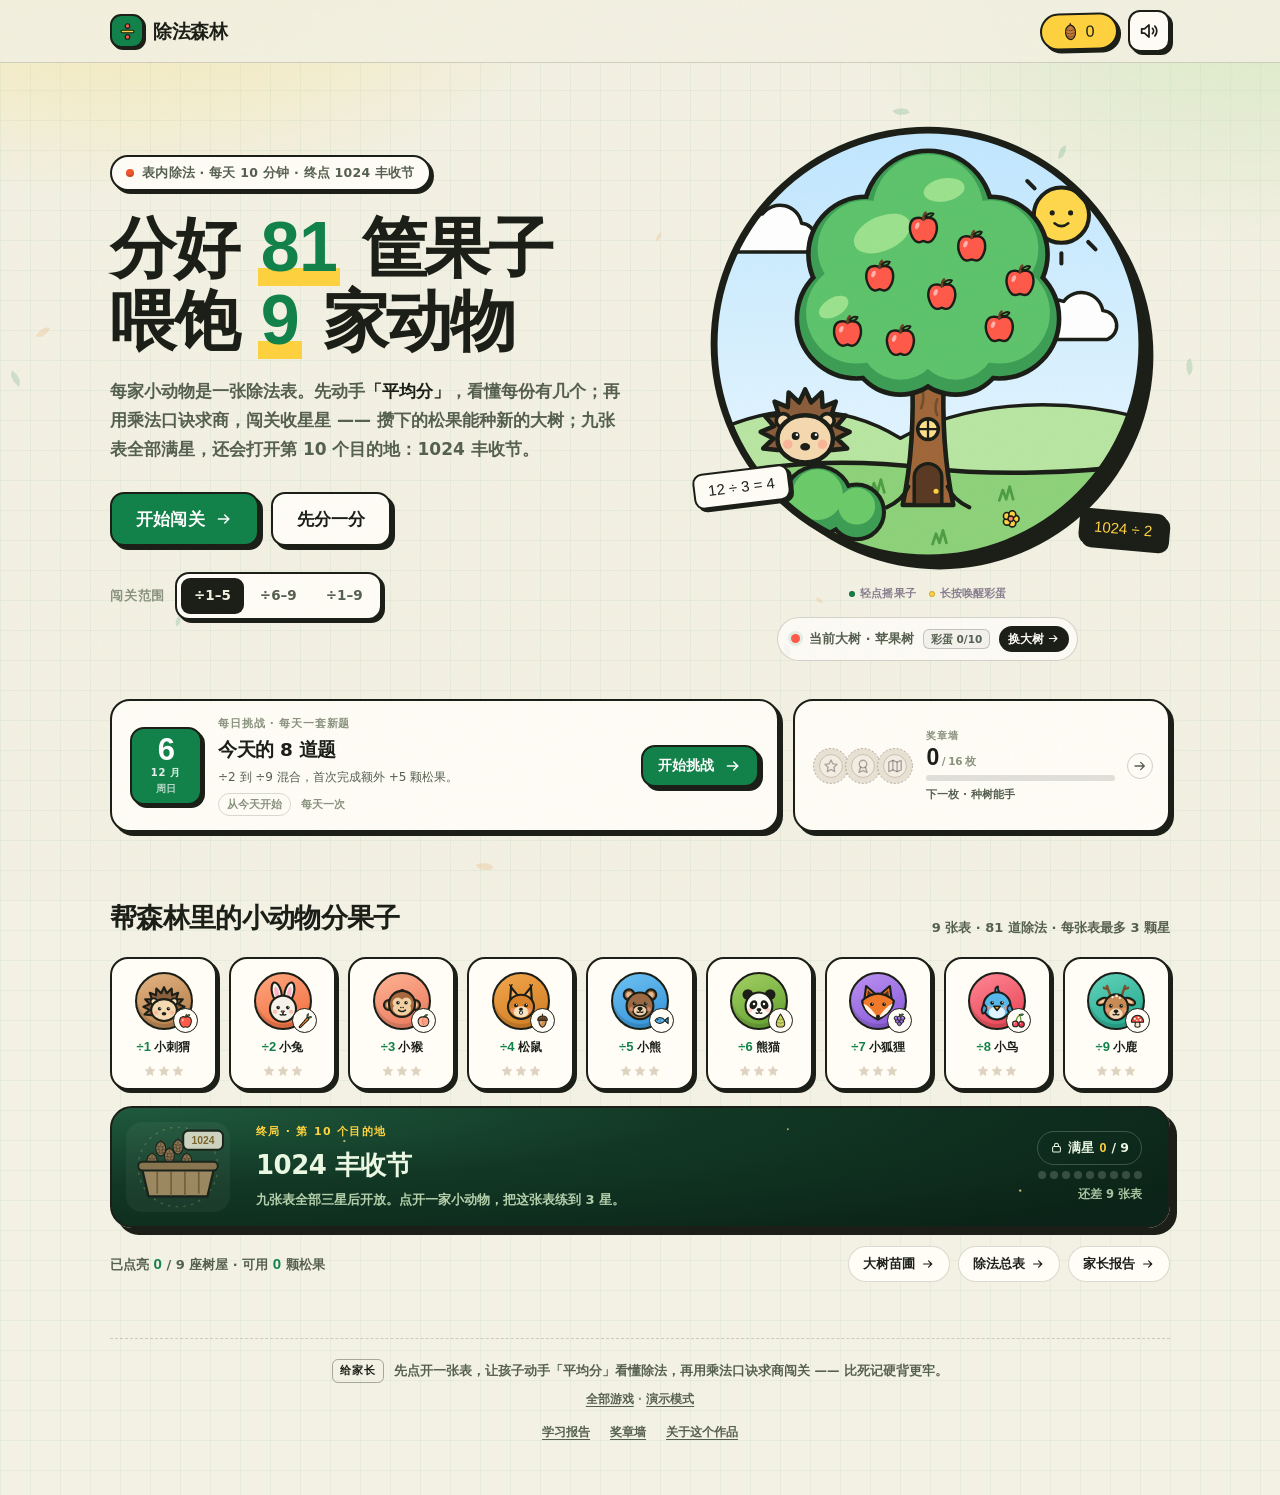
==== commit 41c9bdd2: "Add 数学冒险乐园 portal page linking both games - Root index.html with two destination cards (第 1 站 乘法星球 →" ====
--- a/division-forest/index.html
+++ b/division-forest/index.html
@@ -69,7 +69,7 @@
     <footer class="site-foot">
       <span class="foot-tag">给家长</span>
       <span>先点开一张表，让孩子动手「平均分」看懂除法，再用乘法口诀求商闯关 —— 比死记硬背更牢。</span>
-      <span class="foot-meta"><a class="foot-demo" href="../multiplication-planet/">「乘法星球」姊妹篇</a> · <a class="foot-demo" href="?demo=1">演示模式</a></span>
+      <span class="foot-meta"><a class="foot-demo" href="../index.html">全部游戏</a> · <a class="foot-demo" href="?demo=1">演示模式</a></span>
       <span class="foot-nav">
         <button type="button" class="foot-link" data-action="report">学习报告</button>
         <button type="button" class="foot-link" data-action="awards">奖章墙</button>
